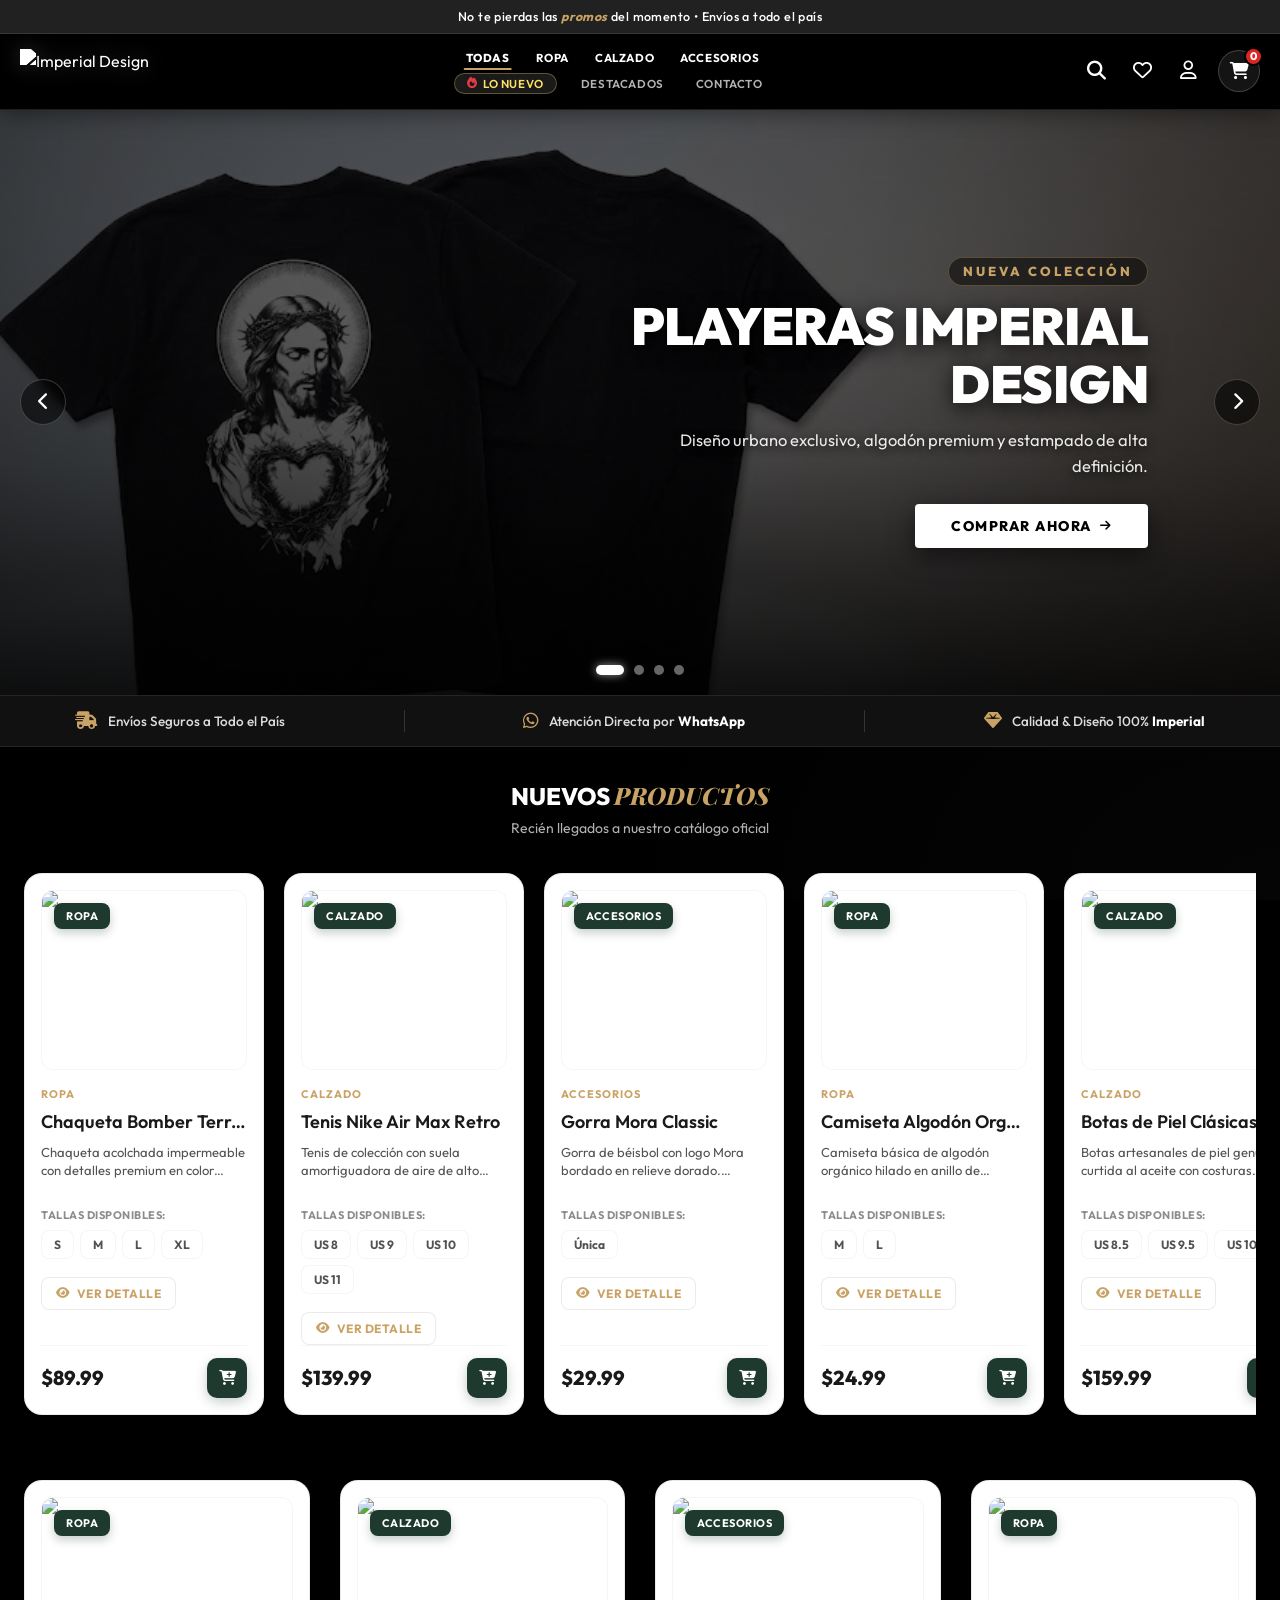
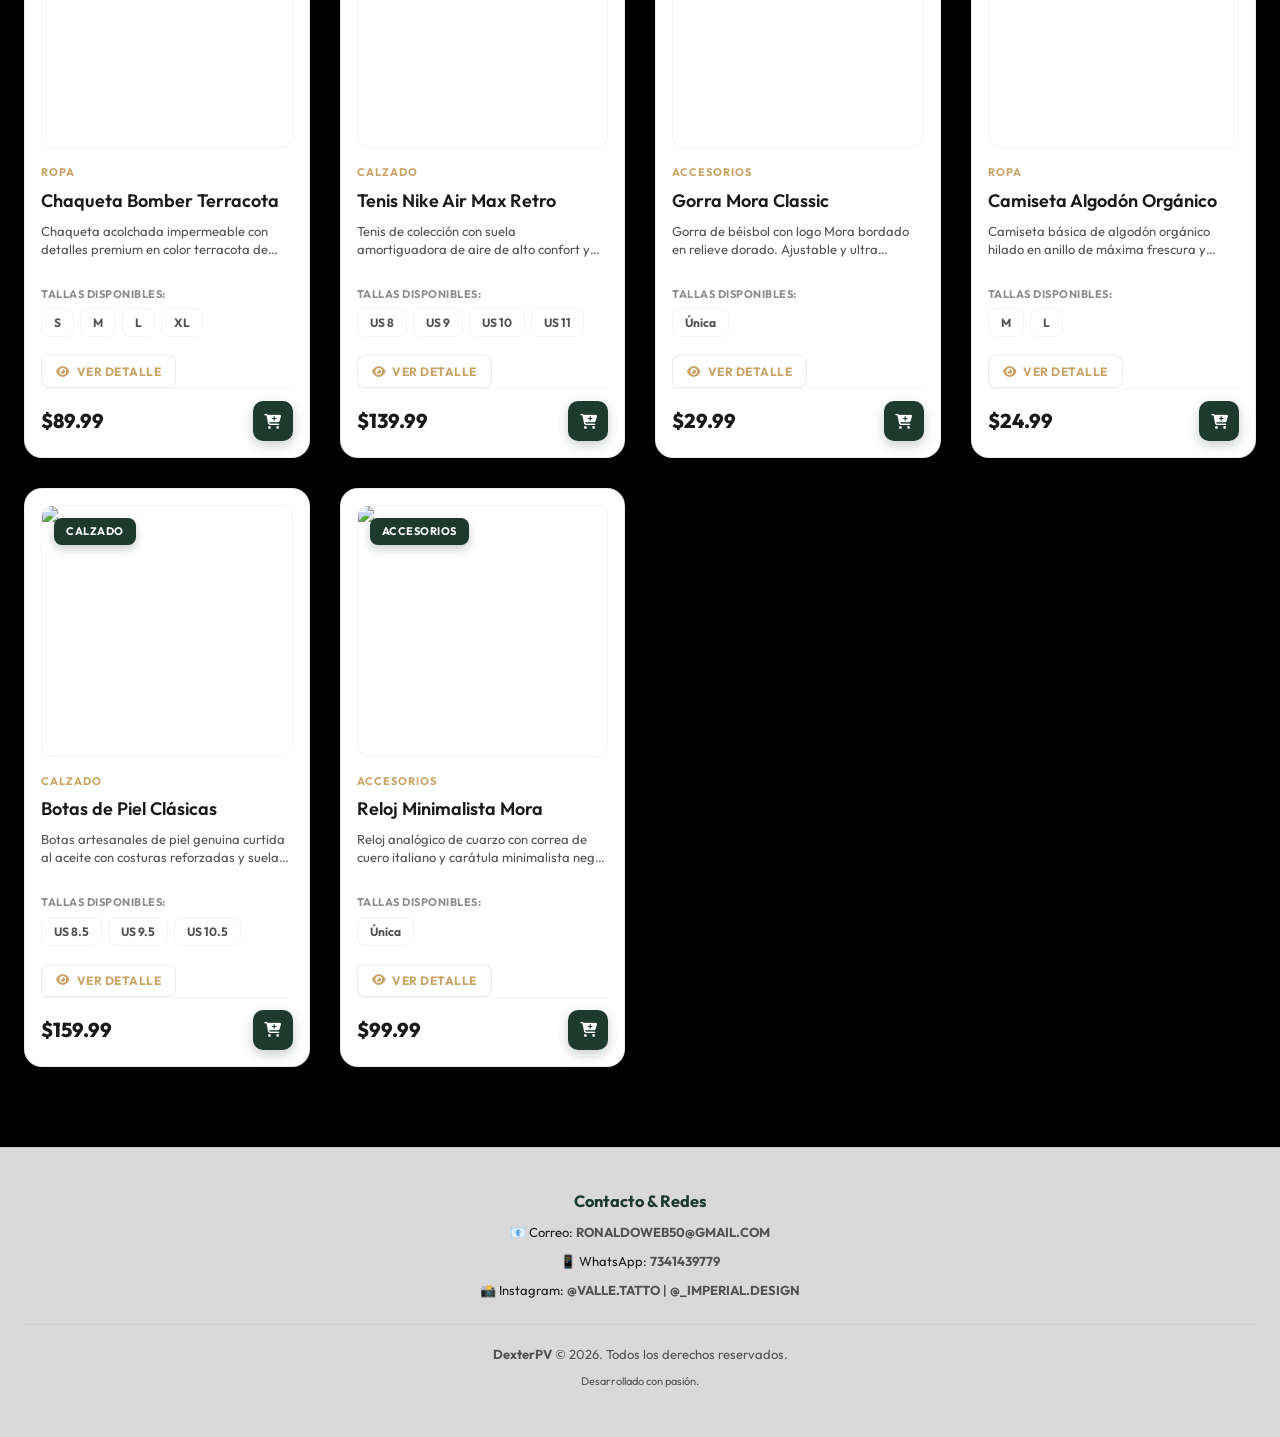
==== index.html @ 612af7de "todo" ====
<!DOCTYPE html>
<html lang="es">

<head>
    <meta charset="UTF-8">
    <meta name="viewport" content="width=device-width, initial-scale=1.0">

    <!-- SEO Meta Tags -->
    <title>Dexter Tienda - Tu Catálogo de Compras Premium</title>
    <meta name="description"
        content="Explora el catálogo oficial de productos de nuestra tienda. Realiza tus pedidos de forma rápida y segura con entrega directa a domicilio y atención vía WhatsApp.">
    <meta name="keywords"
        content="compras, catálogo online, e-commerce, tienda local, whatsapp store, calzado, ropa, accesorios">
    <meta name="author" content="Mora Console & DexterPV">

    <!-- Open Graph (Facebook / WhatsApp) -->
    <meta property="og:type" content="website">
    <meta property="og:title" content="Dexter Tienda - Catálogo Online Premium">
    <meta property="og:description"
        content="Explora nuestro inventario en tiempo real, elige tus variantes preferidas y haz tu pedido al instante vía WhatsApp.">
    <meta property="og:image"
        content="https://images.unsplash.com/photo-1472851294608-062f824d29cc?q=80&w=800&auto=format&fit=crop">

    <!-- Stylesheets & Fonts -->
    <link rel="stylesheet" href="styles.css?v=5.0">
    <link rel="stylesheet" href="https://cdnjs.cloudflare.com/ajax/libs/font-awesome/6.4.0/css/all.min.css">
</head>

<body>

    <!-- ==================================================
         SPLASH SCREEN / PRELOADER INTRO (2 SEGUNDOS)
         ================================================== -->
    <div id="splashScreen" class="splash-screen">
        <div class="splash-content">
            <img src="logo-imperial.png" alt="Imperial Design" class="splash-logo"
                style="max-width: 380px; width: 80vw; max-height: 220px; height: auto; object-fit: contain; filter: brightness(0) invert(1);">
            <div class="splash-loader-bar">
                <div class="splash-loader-progress"></div>
            </div>
        </div>
    </div>

    <!-- ==================================================
         TOP ANNOUNCEMENT BAR (BARRA NEGRA SUPERIOR)
         ================================================== -->
    <div class="top-announcement-bar">
        <div class="container top-announcement-content">
            <span class="announcement-text">No te pierdas las <strong>promos</strong> del momento • Envíos a todo el
                país</span>
        </div>
    </div>

    <!-- ==================================================
         NAVBAR / HEADER PRINCIPAL (BARRA NEGRA CON LOGOS/ICONOS BLANCOS)
         ================================================== -->
    <header id="storeHeader" class="store-header">
        <div class="container header-inner">
            <!-- Móvil: Menú Hamburguesa & Buscar -->
            <div class="header-left mobile-only">
                <button class="header-icon-btn" id="mobileMenuBtn" aria-label="Abrir Menú">
                    <i class="fa-solid fa-bars"></i>
                </button>
                <button class="header-icon-btn" id="mobileSearchBtn" aria-label="Buscar">
                    <i class="fa-solid fa-magnifying-glass"></i>
                </button>
            </div>

            <!-- Logo Imperial Design -->
            <div class="header-logo-wrap">
                <a href="#" class="header-logo-link" id="storeLogo">
                    <img src="logo-imperial.png" alt="Imperial Design" class="header-logo-img"
                        style="height: 44px; max-height: 44px; width: auto; max-width: 170px; object-fit: contain; filter: brightness(0) invert(1); display: block;">
                </a>
            </div>

            <!-- Desktop: Categorías en el centro (2 filas elegantes) -->
            <nav class="desktop-nav-center desktop-only" id="desktopNavCenter">
                <!-- Fila 1: Categorías principales -->
                <div class="categories-row categories-container" id="categoriesContainer">
                    <button class="category-tab active" data-category="TODAS">TODAS</button>
                    <button class="category-tab" data-category="ROPA">ROPA</button>
                    <button class="category-tab" data-category="CALZADO">CALZADO</button>
                    <button class="category-tab" data-category="ACCESORIOS">ACCESORIOS</button>
                </div>
                <!-- Fila 2: Enlaces secundarios destacados -->
                <div class="sub-nav-row">
                    <button class="sub-nav-link special-tab" id="specialsTab">
                        <i class="fa-solid fa-fire" style="color: #e63946;"></i> LO NUEVO
                    </button>
                    <a href="#newProductsSection" class="sub-nav-link">DESTACADOS</a>
                    <a href="#storeFooter" class="sub-nav-link">CONTACTO</a>
                </div>
            </nav>

            <!-- Acciones Derecha (Buscar en Desktop, Wishlist, Usuario, Carrito) -->
            <div class="header-actions">
                <button class="header-icon-btn desktop-only" id="desktopSearchBtn" aria-label="Buscar">
                    <i class="fa-solid fa-magnifying-glass"></i>
                </button>
                <button class="header-icon-btn" id="wishlistBtn" aria-label="Favoritos" title="Favoritos">
                    <i class="fa-regular fa-heart"></i>
                </button>
                <div class="header-user-dropdown-wrap" id="userDropdownWrap">
                    <button class="header-icon-btn" id="userBtn" aria-label="Mi Cuenta & Perfil" title="Mi Cuenta & Perfil">
                        <i class="fa-regular fa-user"></i>
                    </button>
                    <div class="user-dropdown-menu" id="userDropdownMenu">
                        <div class="dropdown-user-info" id="dropdownUserInfo">
                            <span class="dropdown-user-name" id="dropdownUserName">Mi Cuenta</span>
                            <span class="dropdown-user-email" id="dropdownUserEmail">Sesión</span>
                        </div>
                        <div id="dropdownAuthLinks">
                            <a href="perfil.html?tab=datos" class="dropdown-item">
                                <i class="fa-solid fa-location-dot"></i> Dirección y Domicilio
                            </a>
                            <a href="perfil.html?tab=pedidos" class="dropdown-item">
                                <i class="fa-solid fa-box-open"></i> Mis Pedidos
                            </a>
                            <div style="height:1px; background:rgba(255,255,255,0.08); margin:6px 0;"></div>
                            <button type="button" onclick="handleGlobalLogout()" class="dropdown-item logout" id="dropdownLogoutBtn">
                                <i class="fa-solid fa-right-from-bracket"></i> Cerrar Sesión
                            </button>
                        </div>
                    </div>
                </div>
                <button class="cart-trigger" id="cartBtn" aria-label="Ver Carrito">
                    <i class="fa-solid fa-cart-shopping"></i>
                    <span class="cart-count" id="cartTotalCount">0</span>
                </button>
            </div>
        </div>

        <!-- Buscador Desplegable Flotante -->
        <div class="header-search-bar" id="headerSearchBar">
            <div class="container search-bar-inner">
                <div class="search-box">
                    <i class="fa-solid fa-magnifying-glass search-icon"></i>
                    <input type="text" id="searchInput" class="search-input" placeholder="¿Qué estás buscando hoy?">
                    <button class="search-clear-btn" id="searchClearBtn" aria-label="Limpiar búsqueda">
                        <i class="fa-solid fa-xmark"></i>
                    </button>
                </div>
            </div>
        </div>
    </header>

    <!-- ==================================================
         MENÚ LATERAL MÓVIL (DRAWER)
         ================================================== -->
    <div class="mobile-drawer-overlay" id="mobileDrawerOverlay"></div>
    <aside class="mobile-drawer" id="mobileDrawer">
        <div class="mobile-drawer-header">
            <img src="logo-imperial.png" alt="Imperial Design" class="drawer-logo-img"
                style="height: 38px; max-height: 38px; width: auto; max-width: 140px; object-fit: contain; filter: brightness(0) invert(1); display: block;">
            <button class="drawer-close-btn" id="closeMobileDrawerBtn" aria-label="Cerrar Menú">
                <i class="fa-solid fa-xmark"></i>
            </button>
        </div>
        <div class="mobile-drawer-body">
            <div class="drawer-section-title">CATEGORÍAS</div>
            <div class="mobile-categories-list" id="mobileCategoriesList">
                <!-- Inyectadas por store.js -->
            </div>

            <div class="drawer-divider"></div>

            <div class="drawer-section-title">ACCESOS RÁPIDOS</div>
            <div class="mobile-quick-links">
                <a href="#newProductsSection" class="drawer-link" id="drawerNovedadesLink">
                    <i class="fa-solid fa-fire" style="color: #e63946;"></i> Lo Nuevo & Destacados
                </a>
                <a href="#storeFooter" class="drawer-link" id="drawerContactoLink">
                    <i class="fa-brands fa-whatsapp" style="color: #25d366;"></i> WhatsApp Directo
                </a>
                <a href="https://instagram.com/_imperial.design" target="_blank" class="drawer-link">
                    <i class="fa-brands fa-instagram" style="color: #c9a265;"></i> @_imperial.design
                </a>
            </div>
        </div>
    </aside>

    <!-- ==================================================
         HERO BANNER SLIDER (ESTILO NEW ERA)
         ================================================== -->
    <section class="hero-slider-section" id="heroSliderSection">
        <div class="hero-slider" id="heroSlider">
            <div class="hero-slides-wrapper" id="heroSlidesWrapper">
                <!-- Slides inyectados dinámicamente por store.js -->
            </div>

            <!-- Flechas de navegación -->
            <button class="slider-arrow slider-arrow-prev" id="sliderPrevBtn" aria-label="Slide anterior">
                <i class="fa-solid fa-chevron-left"></i>
            </button>
            <button class="slider-arrow slider-arrow-next" id="sliderNextBtn" aria-label="Slide siguiente">
                <i class="fa-solid fa-chevron-right"></i>
            </button>

            <!-- Paginación (Puntos indicadores) -->
            <div class="slider-pagination" id="sliderPagination"></div>
        </div>

        <!-- Barra inferior de beneficios (Estilo New Era) -->
        <div class="hero-trust-bar">
            <div class="container hero-trust-content">
                <div class="trust-item">
                    <i class="fa-solid fa-truck-fast"></i>
                    <span>Envíos Seguros a Todo el País</span>
                </div>
                <div class="trust-divider"></div>
                <div class="trust-item">
                    <i class="fa-brands fa-whatsapp"></i>
                    <span>Atención Directa por <strong>WhatsApp</strong></span>
                </div>
                <div class="trust-divider"></div>
                <div class="trust-item">
                    <i class="fa-solid fa-gem"></i>
                    <span>Calidad & Diseño 100% <strong>Imperial</strong></span>
                </div>
            </div>
        </div>
    </section>

    <!-- ==================================================
         NUEVOS PRODUCTOS (DESTACADOS)
         ================================================== -->
    <section class="container" id="newProductsSection" style="margin-top: 30px; margin-bottom: 40px;">
        <div class="section-title-wrap">
            <h2 class="section-title-heading">
                NUEVOS <span class="section-title-accent">PRODUCTOS</span>
            </h2>
            <p class="section-subtitle">Recién llegados a nuestro catálogo oficial</p>
        </div>
        <div class="new-products-carousel" id="newProductsGrid">
            <!-- Cargando productos nuevos... ( store.js inyectará los productos aquí ) -->
        </div>
    </section>

    <!-- ==================================================
         SECCIÓN PRINCIPAL: CATÁLOGO COMPLETO
         ================================================== -->
    <main class="container">


        <!-- Cuadrícula de Productos -->
        <div class="catalog-grid" id="catalogGrid">
            <!-- Cargando productos... ( store.js inyectará los productos aquí ) -->
            <div style="grid-column: 1/-1; text-align: center; padding: 60px;">
                <i class="fa-solid fa-spinner fa-spin"
                    style="font-size: 32px; color: var(--primary); margin-bottom: 16px;"></i>
                <p style="color: var(--text-secondary);">Cargando catálogo premium...</p>
            </div>
        </div>
    </main>

    <!-- ==================================================
         CARRITO LATERAL DESLIZABLE (DRAWER)
         ================================================== -->
    <div class="cart-drawer-overlay" id="cartOverlay"></div>
    <div class="cart-drawer" id="cartDrawer">
        <div class="cart-drawer-header">
            <div class="cart-drawer-title">
                <i class="fa-solid fa-basket-shopping" style="color: var(--primary);"></i>
                Tu Carrito de Compra
            </div>
            <button class="btn-close-drawer" id="closeCartBtn" title="Cerrar Carrito">
                <i class="fa-solid fa-xmark"></i>
            </button>
        </div>

        <!-- Contenedor de Items del Carrito -->
        <div class="cart-drawer-items" id="cartItemsList">
            <!-- Inyectado por store.js -->
        </div>

        <!-- Resumen de Costos y Compra -->
        <div class="cart-drawer-footer">
            <div class="cart-summary-row">
                <span>Subtotal del pedido</span>
                <span id="summarySubtotal">$0.00</span>
            </div>
            <div class="cart-summary-row">
                <span>Costo de envío estimado</span>
                <span style="color: var(--success); font-weight: 600;">¡Gratis!</span>
            </div>
            <div class="cart-summary-total">
                <span>Total a Pagar</span>
                <span id="summaryTotal">$0.00</span>
            </div>

            <button class="btn-checkout" id="checkoutBtn">
                <i class="fa-solid fa-bag-shopping"></i>
                <span>Realizar Pedido</span>
            </button>
        </div>
    </div>

    <!-- ==================================================
         MODAL DE SELECCIÓN DE VARIANTES (TALLA / COLOR)
         ================================================== -->
    <div class="modal-overlay" id="variantModalOverlay">
        <div class="variant-modal">
            <div class="modal-header">
                <div class="modal-title" id="variantModalTitle">Seleccionar Variante</div>
                <button class="btn-close-drawer" id="closeModalBtn" title="Cerrar">
                    <i class="fa-solid fa-xmark"></i>
                </button>
            </div>
            <div class="modal-body">
                <p style="font-size: 13px; color: var(--text-secondary); margin-bottom: 16px;">
                    Elige la combinación de talla y color que deseas añadir al carrito de compras:
                </p>
                <div class="variant-table-container">
                    <table class="variant-table">
                        <thead>
                            <tr>
                                <th>Talla</th>
                                <th>Color</th>
                                <th>Stock</th>
                                <th>Selección</th>
                            </tr>
                        </thead>
                        <tbody id="variantModalBody">
                            <!-- Filas inyectadas por store.js -->
                        </tbody>
                    </table>
                </div>
            </div>
        </div>
    </div>

    <!-- ==================================================
         MODAL DE DETALLES DEL PRODUCTO (VER DETALLE)
         ================================================== -->
    <div class="modal-overlay" id="detailModalOverlay">
        <div class="variant-modal" style="max-width: 800px; width: 95%;">
            <div class="modal-header">
                <div class="modal-title" id="detailModalTitle">Detalles del Producto</div>
                <button class="btn-close-drawer" id="closeDetailModalBtn" title="Cerrar">
                    <i class="fa-solid fa-xmark"></i>
                </button>
            </div>
            <div class="modal-body" style="display: flex; gap: 24px; flex-wrap: wrap; padding: 20px 24px 24px 24px;">
                <!-- Galería de imágenes (izquierda) -->
                <div style="flex: 1; min-width: 280px; display: flex; flex-direction: column; gap: 12px;">
                    <div id="detailMainImageContainer"
                        style="width: 100%; aspect-ratio: 1/1; border-radius: 12px; overflow: hidden; border: 1px solid var(--border-light); background: rgba(255, 255, 255, 0.4); position: relative;">
                        <img id="detailMainImage" src="" alt="Producto"
                            style="width: 100%; height: 100%; object-fit: contain; transition: var(--transition-smooth);">
                    </div>
                    <div id="detailThumbnails" style="display: flex; gap: 10px; overflow-x: auto; padding-bottom: 4px;">
                        <!-- Miniaturas inyectadas dinámicamente -->
                    </div>
                </div>

                <!-- Información y Variantes (derecha) -->
                <div
                    style="flex: 1.2; min-width: 280px; display: flex; flex-direction: column; justify-content: flex-start; gap: 16px;">
                    <div>
                        <span id="detailCategory"
                            style="font-size: 11px; font-weight: 700; color: var(--accent); text-transform: uppercase; letter-spacing: 1px;">CATEGORIA</span>
                        <h2 id="detailProductName"
                            style="font-size: 22px; font-weight: 800; color: var(--text-primary); margin-top: 4px; margin-bottom: 8px; font-family: 'Outfit', sans-serif;">
                            Nombre del Producto</h2>
                        <div id="detailProductPrice"
                            style="font-size: 22px; font-weight: 800; color: var(--text-primary); font-family: 'Outfit', sans-serif;">
                            0.00</div>
                    </div>

                    <p id="detailDescription"
                        style="font-size: 13.5px; color: var(--text-secondary); line-height: 1.5; min-height: 40px;">
                        Descripción detallada aquí.</p>

                    <div style="border-top: 1px solid var(--border-light); padding-top: 16px;">
                        <h4
                            style="font-size: 12px; font-weight: 700; text-transform: uppercase; letter-spacing: 0.5px; color: var(--accent); margin-bottom: 12px;">
                            Variantes Disponibles:</h4>
                        <div class="variant-table-container" style="max-height: 180px;">
                            <table class="variant-table">
                                <thead>
                                    <tr>
                                        <th>Talla</th>
                                        <th>Color</th>
                                        <th>Stock</th>
                                        <th>Selección</th>
                                    </tr>
                                </thead>
                                <tbody id="detailVariantBody">
                                    <!-- Variantes inyectadas por store.js -->
                                </tbody>
                            </table>
                        </div>
                    </div>
                </div>
            </div>
        </div>
    </div>

    <!-- ==================================================
         FOOTER
         ================================================== -->
    <footer id="storeFooter">
        <div class="container" style="display: flex; flex-direction: column; align-items: center; gap: 16px;">
            <div style="font-size: 14px; text-align: center; color: var(--text-primary); line-height: 1.6;">
                <h3 style="margin-bottom: 8px; color: var(--primary); font-family: 'Outfit', sans-serif;">Contacto &
                    Redes</h3>
                <p>📧 Correo: <strong>RONALDOWEB50@GMAIL.COM</strong></p>
                <p>📱 WhatsApp: <strong>7341439779</strong></p>
                <p>📸 Instagram: <strong>@VALLE.TATTO</strong> | <strong>@_IMPERIAL.DESIGN</strong></p>
            </div>

            <div style="border-top: 1px solid var(--border-light); padding-top: 20px; width: 100%; text-align: center;">
                <p><strong>DexterPV</strong> © 2026. Todos los derechos reservados.</p>
                <p style="font-size: 11px;">
                    Desarrollado con pasión.
                </p>
            </div>
        </div>
    </footer>

    <!-- Supabase JS Client & Store Logic -->
    <script src="https://cdn.jsdelivr.net/npm/@supabase/supabase-js@2"></script>
    <script src="store.js?v=5.0"></script>
</body>

</html>
---- styles.css ----
@import url('https://fonts.googleapis.com/css2?family=Outfit:wght@300;400;500;600;700;800;900&family=Playfair+Display:ital,wght@0,600;0,700;0,800;1,600&display=swap');

:root {
    --bg-dark: #000000;
    /* Fondo principal negro */
    --bg-card: #ffffff;
    /* Tarjetas de producto blancas */
    --bg-card-solid: #ffffff;

    /* Colores Marca */
    --primary: #1e3a2f;
    /* Deep Emerald */
    --primary-hover: #152b22;
    --primary-glow: rgba(30, 58, 47, 0.25);

    --accent: #c9a265;
    /* Champagne / Gold */
    --accent-glow: rgba(201, 162, 101, 0.25);

    /* Colores Semánticos */
    --success: #059669;
    --success-glow: rgba(5, 150, 105, 0.15);
    --danger: #dc2626;
    --danger-glow: rgba(220, 38, 38, 0.15);

    /* Bordes y Sombras */
    --border-dark: rgba(0, 0, 0, 0.08);
    --border-gold: rgba(201, 162, 101, 0.4);
    --border-light: rgba(0, 0, 0, 0.04);

    /* Texto */
    --text-primary: #1a1a1a;
    /* Casi negro */
    --text-secondary: #525252;
    /* Gris medio */
    --text-muted: #8c8c8c;
    /* Muted */

    --glass-blur: blur(16px);
    --transition-smooth: all 0.4s cubic-bezier(0.16, 1, 0.3, 1);
    --shadow-premium: 0 20px 40px -15px rgba(0, 0, 0, 0.08);
    --shadow-inset: inset 0 1px 1px rgba(255, 255, 255, 0.8);
}

* {
    margin: 0;
    padding: 0;
    box-sizing: border-box;
    font-family: 'Outfit', sans-serif;
    scrollbar-width: thin;
    scrollbar-color: var(--border-gold) transparent;
}

/* Custom Scrollbar */
::-webkit-scrollbar {
    width: 6px;
    height: 6px;
}

::-webkit-scrollbar-track {
    background: transparent;
}

::-webkit-scrollbar-thumb {
    background: var(--border-dark);
    border-radius: 10px;
}

::-webkit-scrollbar-thumb:hover {
    background: var(--primary);
}

/* ==================================================
   SPLASH SCREEN / PRELOADER INTRO
   ================================================== */
.splash-screen {
    position: fixed;
    top: 0;
    left: 0;
    width: 100vw;
    height: 100vh;
    background: #000000;
    display: flex;
    justify-content: center;
    align-items: center;
    z-index: 999999;
    opacity: 1;
    visibility: visible;
    transition: opacity 0.65s cubic-bezier(0.16, 1, 0.3, 1),
        visibility 0.65s cubic-bezier(0.16, 1, 0.3, 1),
        transform 0.65s cubic-bezier(0.16, 1, 0.3, 1);
    overflow: hidden;
}

.splash-screen.fade-out {
    opacity: 0;
    visibility: hidden;
    pointer-events: none;
    transform: scale(1.04);
}

.splash-content {
    display: flex;
    flex-direction: column;
    align-items: center;
    justify-content: center;
    padding: 20px;
    animation: splashAppear 0.8s cubic-bezier(0.16, 1, 0.3, 1) forwards;
}

.splash-logo {
    max-width: 380px !important;
    width: 82vw !important;
    max-height: 220px !important;
    height: auto !important;
    object-fit: contain !important;
    animation: logoBreathe 2s ease-in-out infinite alternate;
    filter: brightness(0) invert(1) drop-shadow(0 0 25px rgba(255, 255, 255, 0.35)) !important;
}

.splash-loader-bar {
    width: 160px;
    height: 2px;
    background: rgba(255, 255, 255, 0.12);
    border-radius: 4px;
    margin-top: 22px;
    overflow: hidden;
    position: relative;
}

.splash-loader-progress {
    width: 100%;
    height: 100%;
    background: linear-gradient(90deg, transparent, #ffffff, #c9a265, transparent);
    position: absolute;
    top: 0;
    left: -100%;
    animation: splashBarProgress 1.6s ease-in-out infinite;
}

@keyframes splashAppear {
    0% {
        opacity: 0;
        transform: scale(0.92);
    }

    100% {
        opacity: 1;
        transform: scale(1);
    }
}

@keyframes logoBreathe {
    0% {
        transform: scale(1);
        filter: drop-shadow(0 0 15px rgba(255, 255, 255, 0.1));
    }

    100% {
        transform: scale(1.025);
        filter: drop-shadow(0 0 28px rgba(201, 162, 101, 0.35));
    }
}

@keyframes splashBarProgress {
    0% {
        left: -100%;
    }

    50% {
        left: 0%;
    }

    100% {
        left: 100%;
    }
}

body {
    background-color: #000000;
    color: #ffffff;
    min-height: 100vh;
    overflow-x: hidden;
    background-image:
        radial-gradient(at 50% 0%, rgba(201, 162, 101, 0.08) 0px, transparent 50%),
        radial-gradient(at 100% 100%, rgba(255, 255, 255, 0.02) 0px, transparent 40%);
    background-attachment: fixed;
    line-height: 1.5;
}

html {
    scroll-behavior: smooth;
    scroll-padding-top: 150px;
}

main,
#catalogGrid,
#newProductsSection,
.catalog-grid {
    scroll-margin-top: 160px;
}

/* ==================================================
   CONTENEDORES Y ESTRUCTURA GENERAL
   ================================================== */
.container {
    width: 100%;
    max-width: 1400px;
    margin: 0 auto;
    padding: 0 24px;
}

/* ==================================================
   BARRA SUPERIOR DE ANUNCIOS (PROMOS)
   ================================================== */
.top-announcement-bar {
    background: #212121;
    border-bottom: 1px solid rgba(255, 255, 255, 0.1);
    color: #ffffff;
    font-size: 12.5px;
    font-weight: 500;
    letter-spacing: 0.4px;
    text-align: center;
    padding: 7px 16px;
    position: relative;
    z-index: 1002;
}

.top-announcement-content {
    display: flex;
    justify-content: center;
    align-items: center;
}

.announcement-text strong {
    font-style: italic;
    color: var(--accent);
    font-weight: 700;
}

/* ==================================================
   HEADER / NAVBAR PRINCIPAL (ESTILO NEW ERA / IMPERIAL)
   ================================================== */
.store-header {
    background: #000000;
    border-bottom: 1px solid rgba(255, 255, 255, 0.12);
    position: sticky;
    top: 0;
    z-index: 1000;
    transition: var(--transition-smooth);
    box-shadow: 0 4px 20px rgba(0, 0, 0, 0.4);
}

.store-header.scrolled {
    background: rgba(0, 0, 0, 0.95);
    backdrop-filter: blur(12px);
    box-shadow: 0 8px 30px rgba(0, 0, 0, 0.6);
}

.header-inner {
    display: flex;
    align-items: center;
    justify-content: space-between;
    min-height: 74px;
    padding: 8px 20px;
    gap: 16px;
}

/* Botones de Iconos (Blancos) */
.header-icon-btn {
    background: transparent;
    border: none;
    color: #ffffff;
    font-size: 19px;
    width: 40px;
    height: 40px;
    border-radius: 50%;
    display: inline-flex;
    align-items: center;
    justify-content: center;
    cursor: pointer;
    transition: all 0.25s cubic-bezier(0.16, 1, 0.3, 1);
    outline: none;
}

.header-icon-btn:hover {
    background: rgba(255, 255, 255, 0.14);
    color: var(--accent);
    transform: scale(1.08);
}

/* Logo Imperial Design */
.header-logo-wrap {
    display: flex;
    align-items: center;
    justify-content: center;
    flex-shrink: 0;
}

.header-logo-link {
    display: inline-flex;
    align-items: center;
    text-decoration: none;
}

.header-logo-img {
    height: 44px !important;
    max-height: 44px !important;
    width: auto !important;
    max-width: 170px !important;
    object-fit: contain !important;
    filter: brightness(0) invert(1) drop-shadow(0 0 10px rgba(255, 255, 255, 0.2)) !important;
    transition: transform 0.3s cubic-bezier(0.16, 1, 0.3, 1) !important;
    display: block !important;
}

.header-logo-link:hover .header-logo-img {
    transform: scale(1.05);
}

/* Navegación Desktop Centrada (2 Filas Elegantes) */
.desktop-nav-center {
    display: flex;
    flex-direction: column;
    align-items: center;
    justify-content: center;
    gap: 5px;
    flex: 1;
    margin: 0 20px;
}

.categories-row {
    display: flex;
    align-items: center;
    justify-content: center;
    gap: 16px;
    flex-wrap: wrap;
}

.category-tab {
    background: transparent;
    color: #ffffff;
    border: none;
    outline: none;
    font-size: 11.5px;
    font-weight: 700;
    font-family: 'Outfit', sans-serif;
    letter-spacing: 0.6px;
    text-transform: uppercase;
    cursor: pointer;
    padding: 3px 5px;
    position: relative;
    transition: all 0.25s ease;
}

.category-tab:after {
    content: '';
    position: absolute;
    bottom: -2px;
    left: 50%;
    transform: translateX(-50%);
    width: 0;
    height: 2px;
    background: #ffffff;
    transition: width 0.25s ease;
    border-radius: 2px;
}

.category-tab:hover {
    color: var(--accent);
}

.category-tab.active {
    color: #ffffff;
    font-weight: 800;
}

.category-tab.active:after {
    width: 90%;
    background: var(--accent);
}

/* Fila 2 Sub-Nav Links */
.sub-nav-row {
    display: flex;
    align-items: center;
    justify-content: center;
    gap: 16px;
}

.sub-nav-link {
    color: rgba(255, 255, 255, 0.7);
    font-size: 11.5px;
    font-weight: 600;
    letter-spacing: 0.6px;
    text-transform: uppercase;
    text-decoration: none;
    background: none;
    border: none;
    cursor: pointer;
    display: inline-flex;
    align-items: center;
    gap: 5px;
    padding: 2px 8px;
    border-radius: 4px;
    transition: all 0.2s ease;
}

.sub-nav-link:hover {
    color: #ffffff;
    background: rgba(255, 255, 255, 0.08);
    transform: translateY(-1px);
}

.sub-nav-link.special-tab {
    color: #ffe066 !important;
    background: rgba(255, 255, 255, 0.1) !important;
    border: 1px solid rgba(255, 224, 102, 0.3) !important;
    border-radius: 20px !important;
    padding: 2px 12px !important;
}

.sub-nav-link.special-tab:hover {
    background: rgba(255, 255, 255, 0.22) !important;
    color: #ffffff !important;
}

/* Acciones a la Derecha */
.header-actions {
    display: flex;
    align-items: center;
    gap: 6px;
    flex-shrink: 0;
}

/* ==================================================
   DROPDOWN MENÚ DE USUARIO EN HEADER
   ================================================== */
.header-user-dropdown-wrap {
    position: relative;
    display: inline-block;
}

.user-dropdown-menu {
    position: absolute;
    top: calc(100% + 10px);
    right: -10px;
    width: 230px;
    background: #111111;
    border: 1px solid rgba(255, 255, 255, 0.16);
    border-radius: 14px;
    padding: 10px;
    box-shadow: 0 14px 35px rgba(0, 0, 0, 0.85), 0 0 25px rgba(201, 162, 101, 0.18);
    opacity: 0;
    visibility: hidden;
    transform: translateY(8px);
    transition: all 0.25s cubic-bezier(0.16, 1, 0.3, 1);
    z-index: 1010;
}

.header-user-dropdown-wrap:hover .user-dropdown-menu,
.user-dropdown-menu.active {
    opacity: 1;
    visibility: visible;
    transform: translateY(0);
}

.dropdown-user-info {
    padding: 8px 10px 10px 10px;
    border-bottom: 1px solid rgba(255, 255, 255, 0.08);
    margin-bottom: 6px;
}

.dropdown-user-name {
    font-size: 13.5px;
    font-weight: 800;
    color: #ffffff;
    display: block;
    white-space: nowrap;
    overflow: hidden;
    text-overflow: ellipsis;
    font-family: 'Outfit', sans-serif;
}

.dropdown-user-email {
    font-size: 11.5px;
    color: var(--accent);
    display: block;
    white-space: nowrap;
    overflow: hidden;
    text-overflow: ellipsis;
    margin-top: 2px;
}

.dropdown-item {
    display: flex;
    align-items: center;
    gap: 10px;
    padding: 10px 12px;
    color: rgba(255, 255, 255, 0.85);
    font-size: 13px;
    font-weight: 600;
    text-decoration: none;
    border-radius: 8px;
    transition: all 0.2s ease;
    background: transparent;
    border: none;
    width: 100%;
    cursor: pointer;
    text-align: left;
}

.dropdown-item i {
    font-size: 14px;
    color: var(--accent);
    width: 16px;
    text-align: center;
}

.dropdown-item:hover {
    background: rgba(255, 255, 255, 0.1);
    color: #ffffff;
}

.dropdown-item.logout {
    color: #f87171;
}

.dropdown-item.logout i {
    color: #f87171;
}

.dropdown-item.logout:hover {
    background: rgba(220, 38, 38, 0.18);
    color: #ffffff;
}

/* Cart Trigger */
.cart-trigger {
    background: rgba(255, 255, 255, 0.08);
    border: 1px solid rgba(255, 255, 255, 0.2);
    color: #ffffff;
    width: 42px;
    height: 42px;
    border-radius: 50%;
    font-size: 17px;
    display: inline-flex;
    align-items: center;
    justify-content: center;
    cursor: pointer;
    position: relative;
    transition: all 0.25s ease;
    margin-left: 4px;
}

.cart-trigger:hover {
    background: var(--accent);
    color: #000000;
    border-color: var(--accent);
    transform: scale(1.08);
    box-shadow: 0 0 15px var(--accent-glow);
}

.cart-count {
    position: absolute;
    top: -4px;
    right: -4px;
    background: #dc2626;
    color: #ffffff;
    font-size: 11px;
    font-weight: 800;
    min-width: 19px;
    height: 19px;
    border-radius: 10px;
    padding: 0 4px;
    display: flex;
    align-items: center;
    justify-content: center;
    border: 2px solid #000000;
}

/* ==================================================
   BUSCADOR DESPLEGABLE FLOTANTE
   ================================================== */
.header-search-bar {
    max-height: 0;
    overflow: hidden;
    background: #0d0d0d;
    border-top: 1px solid rgba(255, 255, 255, 0.08);
    transition: max-height 0.35s cubic-bezier(0.16, 1, 0.3, 1), opacity 0.3s ease;
    opacity: 0;
}

.header-search-bar.active {
    max-height: 80px;
    opacity: 1;
}

.search-bar-inner {
    padding: 12px 20px;
}

.search-box {
    position: relative;
    display: flex;
    align-items: center;
    width: 100%;
    max-width: 700px;
    margin: 0 auto;
}

.search-box .search-input {
    width: 100%;
    padding: 11px 40px 11px 44px;
    background: rgba(255, 255, 255, 0.08);
    border: 1px solid rgba(255, 255, 255, 0.22);
    border-radius: 30px;
    color: #ffffff;
    font-size: 14.5px;
    outline: none;
    transition: var(--transition-smooth);
}

.search-box .search-input:focus {
    background: rgba(255, 255, 255, 0.14);
    border-color: var(--accent);
    box-shadow: 0 0 15px var(--accent-glow);
}

.search-box .search-icon {
    position: absolute;
    left: 16px;
    color: rgba(255, 255, 255, 0.6);
    font-size: 15px;
    pointer-events: none;
}

.search-clear-btn {
    position: absolute;
    right: 14px;
    background: none;
    border: none;
    color: rgba(255, 255, 255, 0.6);
    cursor: pointer;
    font-size: 15px;
    padding: 4px;
    display: none;
    transition: color 0.2s ease;
}

.search-clear-btn:hover {
    color: #ffffff;
}

.search-clear-btn.visible {
    display: block;
}

/* ==================================================
   MENÚ LATERAL MÓVIL (DRAWER)
   ================================================== */
.mobile-drawer-overlay {
    position: fixed;
    inset: 0;
    background: rgba(0, 0, 0, 0.78);
    backdrop-filter: blur(6px);
    z-index: 10000;
    opacity: 0;
    visibility: hidden;
    transition: opacity 0.35s ease, visibility 0.35s ease;
}

.mobile-drawer-overlay.active {
    opacity: 1;
    visibility: visible;
}

.mobile-drawer {
    position: fixed;
    top: 0;
    left: 0;
    width: 300px;
    max-width: 85vw;
    height: 100%;
    background: #0d0d0d;
    border-right: 1px solid rgba(255, 255, 255, 0.12);
    z-index: 10001;
    transform: translateX(-100%);
    transition: transform 0.35s cubic-bezier(0.16, 1, 0.3, 1);
    display: flex;
    flex-direction: column;
    overflow-y: auto;
}

.mobile-drawer.active {
    transform: translateX(0);
}

.mobile-drawer-header {
    display: flex;
    align-items: center;
    justify-content: space-between;
    padding: 16px 20px;
    border-bottom: 1px solid rgba(255, 255, 255, 0.08);
    background: #000000;
}

.drawer-logo-img {
    height: 38px !important;
    max-height: 38px !important;
    width: auto !important;
    max-width: 140px !important;
    object-fit: contain !important;
    filter: brightness(0) invert(1) !important;
    display: block !important;
}

.drawer-close-btn {
    background: rgba(255, 255, 255, 0.08);
    border: none;
    color: #ffffff;
    width: 36px;
    height: 36px;
    border-radius: 50%;
    display: flex;
    align-items: center;
    justify-content: center;
    cursor: pointer;
    font-size: 16px;
    transition: all 0.2s ease;
}

.drawer-close-btn:hover {
    background: rgba(255, 255, 255, 0.2);
    color: var(--accent);
}

.mobile-drawer-body {
    padding: 20px;
    display: flex;
    flex-direction: column;
    gap: 12px;
}

.drawer-section-title {
    font-size: 11px;
    font-weight: 800;
    letter-spacing: 1.2px;
    color: var(--accent);
    text-transform: uppercase;
    margin-bottom: 4px;
}

.mobile-categories-list {
    display: flex;
    flex-direction: column;
    gap: 6px;
}

.mobile-drawer-cat-btn {
    background: rgba(255, 255, 255, 0.04);
    border: 1px solid rgba(255, 255, 255, 0.06);
    border-radius: 10px;
    color: #ffffff;
    padding: 12px 16px;
    font-size: 14px;
    font-weight: 600;
    text-align: left;
    cursor: pointer;
    display: flex;
    justify-content: space-between;
    align-items: center;
    transition: all 0.2s ease;
}

.mobile-drawer-cat-btn:hover,
.mobile-drawer-cat-btn.active {
    background: rgba(201, 162, 101, 0.18);
    border-color: var(--accent);
    color: #ffffff;
    transform: translateX(4px);
}

.drawer-divider {
    height: 1px;
    background: rgba(255, 255, 255, 0.08);
    margin: 10px 0;
}

.mobile-quick-links {
    display: flex;
    flex-direction: column;
    gap: 8px;
}

.drawer-link {
    color: rgba(255, 255, 255, 0.85);
    text-decoration: none;
    font-size: 13.5px;
    font-weight: 600;
    padding: 11px 14px;
    border-radius: 8px;
    background: rgba(255, 255, 255, 0.03);
    display: flex;
    align-items: center;
    gap: 10px;
    transition: all 0.2s ease;
}

.drawer-link:hover {
    background: rgba(255, 255, 255, 0.1);
    color: #ffffff;
}

/* ==================================================
   RESPONSIVE MEDIA QUERIES
   ================================================== */
/* Móvil (< 992px) */
@media (max-width: 991px) {
    .desktop-only {
        display: none !important;
    }

    .mobile-only {
        display: flex !important;
    }

    .header-left {
        display: flex;
        align-items: center;
        gap: 2px;
    }

    .header-logo-wrap {
        flex: 1;
        justify-content: center;
    }

    .header-logo-img {
        height: 36px !important;
        max-height: 36px !important;
        max-width: 140px !important;
        width: auto !important;
        object-fit: contain !important;
    }

    .header-inner {
        min-height: 60px;
        padding: 6px 12px;
        gap: 8px;
    }

    .header-actions {
        gap: 4px;
    }

    .header-icon-btn {
        width: 36px;
        height: 36px;
        font-size: 17px;
    }

    .cart-trigger {
        width: 38px;
        height: 38px;
        font-size: 15px;
    }
}

/* Desktop (>= 992px) */
@media (min-width: 992px) {
    .desktop-only {
        display: flex !important;
    }

    .mobile-only {
        display: none !important;
    }

    .header-logo-wrap {
        flex-shrink: 0;
    }
}

/* ==================================================
   HERO BANNER SLIDER (ESTILO NEW ERA)
   ================================================== */
.hero-slider-section {
    width: 100%;
    background: #000000;
    position: relative;
    overflow: hidden;
}

.hero-slider {
    position: relative;
    width: 100%;

    /* 1. Sube el tope máximo para permitir que crezca (o elimínalo) */
    max-height: 650px;

    /* 2. Sube el alto relativo al alto de la pantalla (ej: de 48vh a 65vh o 70vh) */
    height: 65vh;

    /* 3. Sube la altura mínima garantizada en pantallas medianas/chicas */
    min-height: 500px;

    overflow: hidden;
    display: flex;
    align-items: center;
}

.hero-slides-wrapper {
    display: flex;
    width: 100%;
    height: 100%;
    transition: transform 0.65s cubic-bezier(0.16, 1, 0.3, 1);
}

.hero-slide {
    min-width: 100%;
    width: 100%;
    height: 100%;
    position: relative;
    display: flex;
    align-items: center;
    justify-content: center;
    overflow: hidden;
    flex-shrink: 0;
    padding: 0 40px;
}

.hero-slide-bg {
    position: absolute;
    inset: 0;
    width: 100%;
    height: 100%;
    object-fit: cover;
    object-position: center;
    filter: brightness(0.85);
    transform: scale(1.02);
    transition: transform 6s ease;
}

.hero-slide.active .hero-slide-bg {
    transform: scale(1.08);
}

.hero-slide-overlay {
    position: absolute;
    inset: 0;
    background: linear-gradient(180deg, rgba(0, 0, 0, 0.25) 0%, rgba(0, 0, 0, 0.5) 60%, rgba(0, 0, 0, 0.85) 100%),
        radial-gradient(ellipse at center, rgba(0, 0, 0, 0.15) 0%, rgba(0, 0, 0, 0.55) 100%);
    z-index: 1;
}

.hero-slide-content {
    position: relative;
    z-index: 2;
    text-align: center;
    max-width: 820px;
    padding: 24px 20px;
    color: #ffffff;
    display: flex;
    flex-direction: column;
    align-items: center;
    transition: all 0.4s ease;
}

/* Alineaciones dinámicas (Izquierda, Derecha, Centro) */
.hero-slide.align-right {
    justify-content: flex-end;
}

.hero-slide.align-right .hero-slide-content {
    align-items: flex-end;
    text-align: right;
    margin-left: auto;
    margin-right: 6%;
    max-width: 560px;
}

.hero-slide.align-left {
    justify-content: flex-start;
}

.hero-slide.align-left .hero-slide-content {
    align-items: flex-start;
    text-align: left;
    margin-right: auto;
    margin-left: 6%;
    max-width: 560px;
}

.hero-slide.align-center {
    justify-content: center;
}

.hero-slide.align-center .hero-slide-content {
    align-items: center;
    text-align: center;
    margin: 0 auto;
    max-width: 720px;
}

.hero-slide-tag {
    font-size: 13px;
    font-weight: 800;
    letter-spacing: 3px;
    color: var(--accent);
    text-transform: uppercase;
    margin-bottom: 12px;
    display: inline-block;
    background: rgba(0, 0, 0, 0.5);
    padding: 4px 14px;
    border-radius: 20px;
    border: 1px solid rgba(201, 162, 101, 0.35);
    backdrop-filter: blur(8px);
}

.hero-slide-title {
    font-size: clamp(26px, 5.2vw, 52px);
    font-weight: 900;
    letter-spacing: -0.5px;
    text-transform: uppercase;
    line-height: 1.1;
    margin-bottom: 14px;
    color: #ffffff;
    text-shadow: 0 4px 20px rgba(0, 0, 0, 0.8);
    font-family: 'Outfit', sans-serif;
}

.hero-slide-desc {
    font-size: clamp(13.5px, 2vw, 16.5px);
    color: rgba(255, 255, 255, 0.9);
    line-height: 1.6;
    max-width: 620px;
    margin: 0 auto 24px auto;
    text-shadow: 0 2px 10px rgba(0, 0, 0, 0.8);
}

.hero-slide-btn {
    display: inline-flex;
    align-items: center;
    justify-content: center;
    padding: 13px 36px;
    background: #ffffff;
    color: #000000;
    font-size: 14px;
    font-weight: 800;
    letter-spacing: 1.5px;
    text-transform: uppercase;
    border-radius: 4px;
    text-decoration: none;
    cursor: pointer;
    border: none;
    transition: all 0.3s cubic-bezier(0.16, 1, 0.3, 1);
    box-shadow: 0 8px 25px rgba(0, 0, 0, 0.5);
}

.hero-slide-btn:hover {
    background: var(--accent);
    color: #000000;
    transform: translateY(-2px);
    box-shadow: 0 12px 30px var(--accent-glow);
}

/* Flechas de Navegación */
.slider-arrow {
    position: absolute;
    top: 50%;
    transform: translateY(-50%);
    z-index: 10;
    width: 46px;
    height: 46px;
    border-radius: 50%;
    background: rgba(0, 0, 0, 0.55);
    border: 1px solid rgba(255, 255, 255, 0.2);
    color: #ffffff;
    font-size: 18px;
    display: flex;
    align-items: center;
    justify-content: center;
    cursor: pointer;
    transition: all 0.25s ease;
    backdrop-filter: blur(6px);
}

.slider-arrow:hover {
    background: rgba(0, 0, 0, 0.85);
    color: var(--accent);
    border-color: var(--accent);
    transform: translateY(-50%) scale(1.1);
}

.slider-arrow-prev {
    left: 20px;
}

.slider-arrow-next {
    right: 20px;
}

/* Paginación de Puntos */
.slider-pagination {
    position: absolute;
    bottom: 20px;
    left: 50%;
    transform: translateX(-50%);
    z-index: 10;
    display: flex;
    align-items: center;
    gap: 10px;
}

.slider-dot {
    width: 10px;
    height: 10px;
    border-radius: 50%;
    background: rgba(255, 255, 255, 0.4);
    border: none;
    cursor: pointer;
    transition: all 0.3s ease;
    padding: 0;
}

.slider-dot.active {
    width: 28px;
    border-radius: 10px;
    background: #ffffff;
    box-shadow: 0 0 10px rgba(255, 255, 255, 0.6);
}

/* ==================================================
   BARRA INFERIOR DE BENEFICIOS (TRUST BAR)
   ================================================== */
.hero-trust-bar {
    background: #111111;
    border-top: 1px solid rgba(255, 255, 255, 0.08);
    border-bottom: 1px solid rgba(255, 255, 255, 0.08);
    padding: 14px 0;
    color: #ffffff;
}

.hero-trust-content {
    display: flex;
    align-items: center;
    justify-content: space-around;
    flex-wrap: wrap;
    gap: 16px;
}

.trust-item {
    display: flex;
    align-items: center;
    gap: 10px;
    font-size: 13.5px;
    font-weight: 500;
    color: rgba(255, 255, 255, 0.85);
}

.trust-item i {
    font-size: 18px;
    color: var(--accent);
}

.trust-item strong {
    color: #ffffff;
    font-weight: 700;
}

.trust-divider {
    width: 1px;
    height: 22px;
    background: rgba(255, 255, 255, 0.15);
}

/* Ajustes Responsive para Slider */
@media (max-width: 991px) {
    .hero-slider {
        min-height: 310px;
        max-height: 380px;
        height: 38vh;
    }

    .hero-slide {
        padding: 0 16px;
    }

    .hero-slide.align-right .hero-slide-content,
    .hero-slide.align-left .hero-slide-content {
        margin-left: auto;
        margin-right: auto;
        align-items: center;
        text-align: center;
    }

    .slider-arrow {
        width: 36px;
        height: 36px;
        font-size: 14px;
    }

    .slider-arrow-prev {
        left: 8px;
    }

    .slider-arrow-next {
        right: 8px;
    }

    .trust-divider {
        display: none;
    }

    .hero-trust-content {
        flex-direction: column;
        align-items: center;
        gap: 10px;
    }
}

/* Títulos de Secciones */
.section-title-wrap {
    text-align: center;
    margin-bottom: 24px;
}

.section-title-heading {
    font-size: 24px;
    font-weight: 800;
    color: #ffffff;
    font-family: 'Outfit', sans-serif;
}

.section-title-accent {
    color: var(--accent);
    font-family: 'Playfair Display', serif;
    font-style: italic;
}

.section-subtitle {
    color: rgba(255, 255, 255, 0.7);
    font-size: 14px;
    margin-top: 4px;
}

/* Barra de Cabecera del Catálogo */
.catalog-header-bar {
    display: flex;
    align-items: center;
    justify-content: space-between;
    padding: 16px 22px;
    background: #ffffff;
    border: 1px solid var(--border-dark);
    border-radius: 14px;
    margin-bottom: 28px;
    box-shadow: 0 4px 15px rgba(0, 0, 0, 0.03);
}

.catalog-header-info {
    display: flex;
    align-items: center;
    justify-content: space-between;
    width: 100%;
    flex-wrap: wrap;
    gap: 12px;
}

.catalog-heading {
    font-size: 18px;
    font-weight: 800;
    color: var(--text-primary);
    display: flex;
    align-items: center;
    gap: 10px;
}

.catalog-badge {
    font-size: 13px;
    font-weight: 600;
    background: rgba(0, 118, 56, 0.08);
    color: #007638;
    padding: 6px 14px;
    border-radius: 20px;
    border: 1px solid rgba(0, 118, 56, 0.2);
}

/* ==================================================
   PRODUCT GRID & CARDS
   ================================================== */
.catalog-grid {
    display: grid;
    grid-template-columns: repeat(auto-fill, minmax(280px, 1fr));
    gap: 30px;
    margin-bottom: 80px;
}

.product-card {
    background: var(--bg-card);
    backdrop-filter: var(--glass-blur);
    border: 1px solid var(--border-dark);
    border-radius: 18px;
    padding: 16px;
    display: flex;
    flex-direction: column;
    position: relative;
    overflow: hidden;
    transition: var(--transition-smooth);
    box-shadow: var(--shadow-premium);
}

.product-card:hover {
    transform: translateY(-8px);
    border-color: var(--border-gold);
    box-shadow: 0 30px 60px -20px rgba(0, 0, 0, 0.15), 0 0 20px var(--accent-glow);
}

.product-image-container {
    width: 100%;
    aspect-ratio: 1 / 1;
    border-radius: 12px;
    overflow: hidden;
    position: relative;
    background: rgba(255, 255, 255, 0.4);
    border: 1px solid var(--border-light);
}

.product-image {
    width: 100%;
    height: 100%;
    object-fit: contain;
    transition: transform 0.8s cubic-bezier(0.16, 1, 0.3, 1);
}

.product-card:hover .product-image {
    transform: scale(1.08);
}

.product-image-fallback {
    width: 100%;
    height: 100%;
    display: flex;
    align-items: center;
    justify-content: center;
    background: linear-gradient(135deg, rgba(30, 58, 47, 0.05) 0%, rgba(201, 162, 101, 0.1) 100%);
    font-size: 40px;
    color: var(--text-muted);
    font-weight: 700;
}

.product-badge {
    position: absolute;
    top: 12px;
    left: 12px;
    padding: 5px 12px;
    border-radius: 8px;
    font-size: 11px;
    font-weight: 700;
    text-transform: uppercase;
    letter-spacing: 0.5px;
    z-index: 10;
}

.badge-tag {
    background: var(--primary);
    color: white;
    box-shadow: 0 4px 10px var(--primary-glow);
}

.badge-out-of-stock {
    background: #27272a;
    color: var(--text-muted);
    border: 1px solid var(--border-light);
}

.product-info {
    margin-top: 16px;
    flex: 1;
    display: flex;
    flex-direction: column;
}

.product-category {
    font-size: 11px;
    font-weight: 700;
    color: var(--accent);
    text-transform: uppercase;
    letter-spacing: 1px;
    margin-bottom: 6px;
}

.product-title {
    font-size: 18px;
    font-weight: 600;
    color: var(--text-primary);
    margin-bottom: 8px;
    white-space: nowrap;
    overflow: hidden;
    text-overflow: ellipsis;
}

.product-desc {
    font-size: 13px;
    color: var(--text-secondary);
    margin-bottom: 16px;
    line-height: 1.4;
    display: -webkit-box;
    -webkit-line-clamp: 2;
    -webkit-box-orient: vertical;
    overflow: hidden;
    height: 36px;
}

.product-footer {
    display: flex;
    align-items: center;
    justify-content: space-between;
    margin-top: auto;
    padding-top: 12px;
    border-top: 1px solid var(--border-light);
}

.product-price {
    font-size: 20px;
    font-weight: 800;
    color: var(--text-primary);
}

.btn-add-cart {
    width: 40px;
    height: 40px;
    border-radius: 10px;
    background: var(--primary);
    color: white;
    border: none;
    cursor: pointer;
    display: flex;
    align-items: center;
    justify-content: center;
    font-size: 15px;
    transition: var(--transition-smooth);
    box-shadow: 0 4px 12px var(--primary-glow);
}

.btn-add-cart:hover {
    background: var(--primary-hover);
    transform: scale(1.05);
    box-shadow: 0 6px 16px var(--primary-glow);
}

.btn-add-cart:disabled {
    background: rgba(0, 0, 0, 0.05);
    color: var(--text-muted);
    border: 1px solid var(--border-light);
    cursor: not-allowed;
    box-shadow: none;
}

/* ==================================================
   CARRUSEL DE NUEVOS PRODUCTOS
   ================================================== */
.new-products-carousel {
    display: flex;
    overflow-x: auto;
    gap: 20px;
    padding: 10px 5px 25px 5px;
    scroll-snap-type: x mandatory;
    -webkit-overflow-scrolling: touch;
}

.new-products-carousel::-webkit-scrollbar {
    height: 8px;
}

.new-products-carousel::-webkit-scrollbar-track {
    background: transparent;
}

.new-products-carousel::-webkit-scrollbar-thumb {
    background: var(--border-gold);
    border-radius: 10px;
}

.new-products-carousel::-webkit-scrollbar-thumb:hover {
    background: var(--primary);
}

.new-products-carousel .product-card {
    min-width: 240px;
    max-width: 240px;
    scroll-snap-align: start;
    flex-shrink: 0;
}

.new-products-carousel .product-image-container {
    height: 180px;
}


/* ==================================================
   CARRITO PANEL DESLIZABLE (DRAWER)
   ================================================== */
.cart-drawer-overlay {
    position: fixed;
    top: 0;
    left: 0;
    width: 100%;
    height: 100%;
    background: rgba(0, 0, 0, 0.85);
    backdrop-filter: blur(8px);
    z-index: 2000;
    opacity: 0;
    pointer-events: none;
    transition: opacity 0.5s ease;
}

.cart-drawer-overlay.active {
    opacity: 1;
    pointer-events: auto;
}

.cart-drawer {
    position: fixed;
    top: 0;
    right: -480px;
    width: 100%;
    max-width: 450px;
    height: 100%;
    background: var(--bg-card-solid);
    border-left: 1px solid var(--border-dark);
    z-index: 2001;
    display: flex;
    flex-direction: column;
    box-shadow: -5px 0 25px rgba(0, 0, 0, 0.1);
    transition: right 0.5s cubic-bezier(0.16, 1, 0.3, 1);
}

.cart-drawer-overlay.active+.cart-drawer,
.cart-drawer.active {
    right: 0;
}

.cart-drawer-header {
    padding: 24px;
    border-bottom: 1px solid var(--border-light);
    display: flex;
    align-items: center;
    justify-content: space-between;
}

.cart-drawer-title {
    font-size: 20px;
    font-weight: 700;
    color: var(--text-primary);
    display: flex;
    align-items: center;
    gap: 10px;
}

.btn-close-drawer {
    background: transparent;
    border: none;
    color: var(--text-secondary);
    font-size: 24px;
    cursor: pointer;
    transition: var(--transition-smooth);
    width: 32px;
    height: 32px;
    display: flex;
    align-items: center;
    justify-content: center;
    border-radius: 50%;
}

.btn-close-drawer:hover {
    color: var(--text-primary);
    background: rgba(255, 255, 255, 0.05);
}

.cart-drawer-items {
    flex: 1;
    overflow-y: auto;
    padding: 24px;
    display: flex;
    flex-direction: column;
    gap: 16px;
}

/* Cart Item Row */
.cart-drawer-item {
    display: flex;
    gap: 16px;
    background: rgba(0, 0, 0, 0.02);
    border: 1px solid var(--border-light);
    border-radius: 12px;
    padding: 12px;
    position: relative;
    animation: fadeIn 0.4s ease-out;
}

.cart-item-image {
    width: 64px;
    height: 64px;
    border-radius: 8px;
    object-fit: contain;
    background: rgba(255, 255, 255, 0.4);
    border: 1px solid var(--border-light);
}

.cart-item-info {
    flex: 1;
    display: flex;
    flex-direction: column;
    justify-content: center;
}

.cart-item-name {
    font-size: 14px;
    font-weight: 600;
    color: var(--text-primary);
    margin-bottom: 2px;
    width: 170px;
    white-space: nowrap;
    overflow: hidden;
    text-overflow: ellipsis;
}

.cart-item-variant {
    font-size: 11px;
    color: var(--accent);
    margin-bottom: 6px;
    font-weight: 500;
}

.cart-item-controls {
    display: flex;
    align-items: center;
    gap: 8px;
}

.qty-control-btn {
    width: 24px;
    height: 24px;
    border-radius: 6px;
    background: rgba(0, 0, 0, 0.05);
    border: 1px solid var(--border-light);
    color: var(--text-primary);
    cursor: pointer;
    font-size: 12px;
    font-weight: 700;
    display: flex;
    align-items: center;
    justify-content: center;
    transition: var(--transition-smooth);
}

.qty-control-btn:hover {
    background: var(--primary);
    border-color: var(--primary);
    color: white;
}

.qty-display {
    font-size: 14px;
    font-weight: 600;
    min-width: 20px;
    text-align: center;
}

.cart-item-price-block {
    display: flex;
    flex-direction: column;
    align-items: flex-end;
    justify-content: center;
    gap: 4px;
}

.cart-item-total-price {
    font-size: 15px;
    font-weight: 700;
    color: var(--text-primary);
}

.cart-item-remove {
    position: absolute;
    top: 8px;
    right: 8px;
    background: transparent;
    border: none;
    color: var(--text-muted);
    cursor: pointer;
    font-size: 14px;
    transition: var(--transition-smooth);
    padding: 4px;
}

.cart-item-remove:hover {
    color: var(--danger);
}

.cart-empty-state {
    text-align: center;
    padding: 60px 20px;
    color: var(--text-muted);
}

.cart-empty-icon {
    font-size: 48px;
    margin-bottom: 16px;
    color: var(--border-gold);
}

.cart-drawer-footer {
    padding: 24px;
    border-top: 1px solid var(--border-light);
    background: rgba(12, 10, 9, 0.4);
}

.cart-summary-row {
    display: flex;
    justify-content: space-between;
    margin-bottom: 12px;
    font-size: 14px;
    color: var(--text-secondary);
}

.cart-summary-total {
    display: flex;
    justify-content: space-between;
    margin-bottom: 24px;
    font-size: 20px;
    font-weight: 800;
    color: var(--text-primary);
    border-top: 1px solid var(--border-light);
    padding-top: 16px;
}

.btn-checkout {
    width: 100%;
    padding: 16px;
    border-radius: 12px;
    background: linear-gradient(135deg, var(--primary) 0%, var(--primary-hover) 100%);
    color: white;
    border: none;
    font-size: 16px;
    font-weight: 700;
    cursor: pointer;
    display: flex;
    align-items: center;
    justify-content: center;
    gap: 10px;
    box-shadow: 0 4px 15px var(--primary-glow);
    transition: var(--transition-smooth);
}

.btn-checkout:hover {
    transform: translateY(-2px);
    box-shadow: 0 8px 25px var(--primary-glow);
}

.btn-checkout:active {
    transform: translateY(0);
}

/* ==================================================
   MODAL DE SELECCIÓN DE VARIANTES
   ================================================== */
.modal-overlay {
    position: fixed;
    top: 0;
    left: 0;
    width: 100%;
    height: 100%;
    background: rgba(0, 0, 0, 0.85);
    backdrop-filter: blur(8px);
    z-index: 3000;
    opacity: 0;
    pointer-events: none;
    transition: opacity 0.4s ease;
    display: flex;
    align-items: center;
    justify-content: center;
    padding: 20px;
}

.modal-overlay.active {
    opacity: 1;
    pointer-events: auto;
}

.variant-modal {
    background: var(--bg-card-solid);
    border: 1px solid var(--border-dark);
    border-radius: 20px;
    width: 100%;
    max-width: 500px;
    box-shadow: var(--shadow-premium);
    overflow: hidden;
    max-height: 90vh;
    display: flex;
    flex-direction: column;
    transform: scale(0.9);
    transition: transform 0.4s cubic-bezier(0.16, 1, 0.3, 1);
}

.modal-overlay.active .variant-modal {
    transform: scale(1);
}

.modal-header {
    padding: 20px 24px;
    border-bottom: 1px solid var(--border-light);
    display: flex;
    align-items: center;
    justify-content: space-between;
}

.modal-title {
    font-size: 18px;
    font-weight: 700;
    color: var(--text-primary);
}

.modal-body {
    padding: 24px;
    overflow-y: auto;
}

.variant-table-container {
    max-height: 300px;
    overflow-y: auto;
    border: 1px solid var(--border-light);
    border-radius: 12px;
}

.variant-table {
    width: 100%;
    border-collapse: collapse;
    text-align: left;
    font-size: 14px;
}

.variant-table th,
.variant-table td {
    padding: 14px 16px;
    border-bottom: 1px solid var(--border-light);
}

.variant-table th {
    background: rgba(255, 255, 255, 0.02);
    color: var(--text-secondary);
    font-weight: 600;
    text-transform: uppercase;
    font-size: 11px;
    letter-spacing: 0.5px;
}

.variant-table tbody tr {
    transition: var(--transition-smooth);
}

.variant-table tbody tr:hover {
    background: rgba(255, 255, 255, 0.02);
}

/* ==================================================
   FOOTER
   ================================================== */
footer {
    border-top: 1px solid var(--border-dark);
    padding: 40px 0;
    background: rgba(255, 255, 255, 0.85);
    text-align: center;
    color: var(--text-secondary);
}

footer p {
    font-size: 13px;
    margin-bottom: 8px;
}

footer strong {
    color: var(--text-secondary);
}

/* ==================================================
   ANIMACIONES & TOASTS
   ================================================== */
@keyframes fadeIn {
    from {
        opacity: 0;
        transform: translateY(10px);
    }

    to {
        opacity: 1;
        transform: translateY(0);
    }
}

@keyframes fadeInUp {
    from {
        opacity: 0;
        transform: translateY(20px);
    }

    to {
        opacity: 1;
        transform: translateY(0);
    }
}

/* Toast Container */
.toast-container {
    position: fixed;
    bottom: 24px;
    left: 24px;
    display: flex;
    flex-direction: column;
    gap: 12px;
    z-index: 4000;
}

.toast {
    background: rgba(255, 255, 255, 0.98);
    border: 1px solid var(--primary);
    backdrop-filter: var(--glass-blur);
    border-radius: 12px;
    padding: 16px 20px;
    box-shadow: 0 10px 30px rgba(0, 0, 0, 0.1);
    display: flex;
    align-items: center;
    gap: 12px;
    animation: slideIn 0.3s ease-out forwards;
    min-width: 300px;
    max-width: 400px;
}

@keyframes slideIn {
    from {
        transform: translateX(-100%);
        opacity: 0;
    }

    to {
        transform: translateX(0);
        opacity: 1;
    }
}

.toast.hiding {
    animation: slideOut 0.3s ease-in forwards;
}

@keyframes slideOut {
    from {
        transform: translateX(0);
        opacity: 1;
    }

    to {
        transform: translateX(-100%);
        opacity: 0;
    }
}

.toast-icon {
    font-size: 20px;
}

.toast-title {
    font-weight: 700;
    font-size: 14px;
    color: var(--text-primary);
    margin-bottom: 2px;
}

.toast-message {
    font-size: 12px;
    color: var(--text-secondary);
}

.toast-close {
    margin-left: auto;
    background: transparent;
    border: none;
    color: var(--text-muted);
    cursor: pointer;
    font-size: 16px;
    transition: var(--transition-smooth);
}

.toast-close:hover {
    color: var(--text-primary);
}

/* Responsive fixes */
@media (max-width: 860px) {
    .navbar {
        height: auto;
        padding: 10px 16px;
        flex-wrap: wrap;
        gap: 12px;
    }

    .logo {
        font-size: 21px;
    }

    .header-search {
        order: 3;
        width: 100%;
        max-width: 100%;
        margin: 2px 0 6px 0;
    }

    .header-search .search-input {
        padding: 10px 16px 10px 42px;
        font-size: 14px;
    }

    .cart-trigger {
        padding: 8px 14px;
        font-size: 13.5px;
    }

    .cart-label {
        display: none;
    }

    .category-nav-container {
        padding: 0 12px;
        height: 42px;
    }

    .category-tab {
        font-size: 12.5px;
        padding: 0 12px;
        height: 42px;
    }

    .special-tab {
        height: 30px !important;
        padding: 0 10px !important;
        font-size: 12px !important;
    }

    .catalog-header-bar {
        padding: 12px 16px;
        margin-bottom: 20px;
    }

    .catalog-heading {
        font-size: 16px;
    }

    .catalog-badge {
        font-size: 12px;
        padding: 4px 10px;
    }
}

/* Gallery Thumbnails inside Product Details Modal */
.thumbnail-btn {
    width: 60px;
    height: 60px;
    border-radius: 8px;
    overflow: hidden;
    cursor: pointer;
    border: 2px solid transparent;
    background: rgba(255, 255, 255, 0.4);
    flex-shrink: 0;
    transition: var(--transition-smooth);
}

.thumbnail-btn:hover {
    border-color: var(--border-gold);
    transform: scale(1.05);
}

.thumbnail-btn.active {
    border-color: var(--primary);
    box-shadow: 0 0 10px var(--primary-glow);
}

.thumbnail-img {
    width: 100%;
    height: 100%;
    object-fit: contain;
}

/* Card Action Overlays or clickable areas */
.product-clickable {
    cursor: pointer;
}

.btn-detail-link {
    background: rgba(255, 255, 255, 0.03);
    border: 1px solid var(--border-dark);
    color: var(--accent);
    padding: 8px 14px;
    border-radius: 8px;
    font-size: 12px;
    font-weight: 700;
    cursor: pointer;
    text-transform: uppercase;
    letter-spacing: 0.5px;
    transition: var(--transition-smooth);
    display: inline-flex;
    align-items: center;
    gap: 6px;
    margin-top: 10px;
    width: fit-content;
}

.btn-detail-link:hover {
    background: rgba(214, 154, 85, 0.15);
    border-color: var(--accent);
    color: var(--text-primary);
    transform: translateY(-1px);
}

/* Talla Pills on Catalog Card */
.size-pill-btn {
    padding: 6px 12px;
    background: rgba(255, 255, 255, 0.03);
    border: 1px solid var(--border-light);
    border-radius: 8px;
    color: var(--text-secondary);
    font-size: 12px;
    font-weight: 700;
    cursor: pointer;
    transition: var(--transition-smooth);
}

.size-pill-btn:hover {
    border-color: var(--border-dark);
    color: var(--text-primary);
    background: rgba(255, 255, 255, 0.05);
}

.size-pill-btn.active {
    background: var(--primary);
    border-color: var(--primary);
    color: white;
    box-shadow: 0 4px 10px var(--primary-glow);
}

/* Shake animation when size not selected */
@keyframes shake {

    0%,
    100% {
        transform: translateX(0);
    }

    25% {
        transform: translateX(-4px);
    }

    75% {
        transform: translateX(4px);
    }
}

.shake-animation {
    animation: shake 0.3s ease-in-out;
}
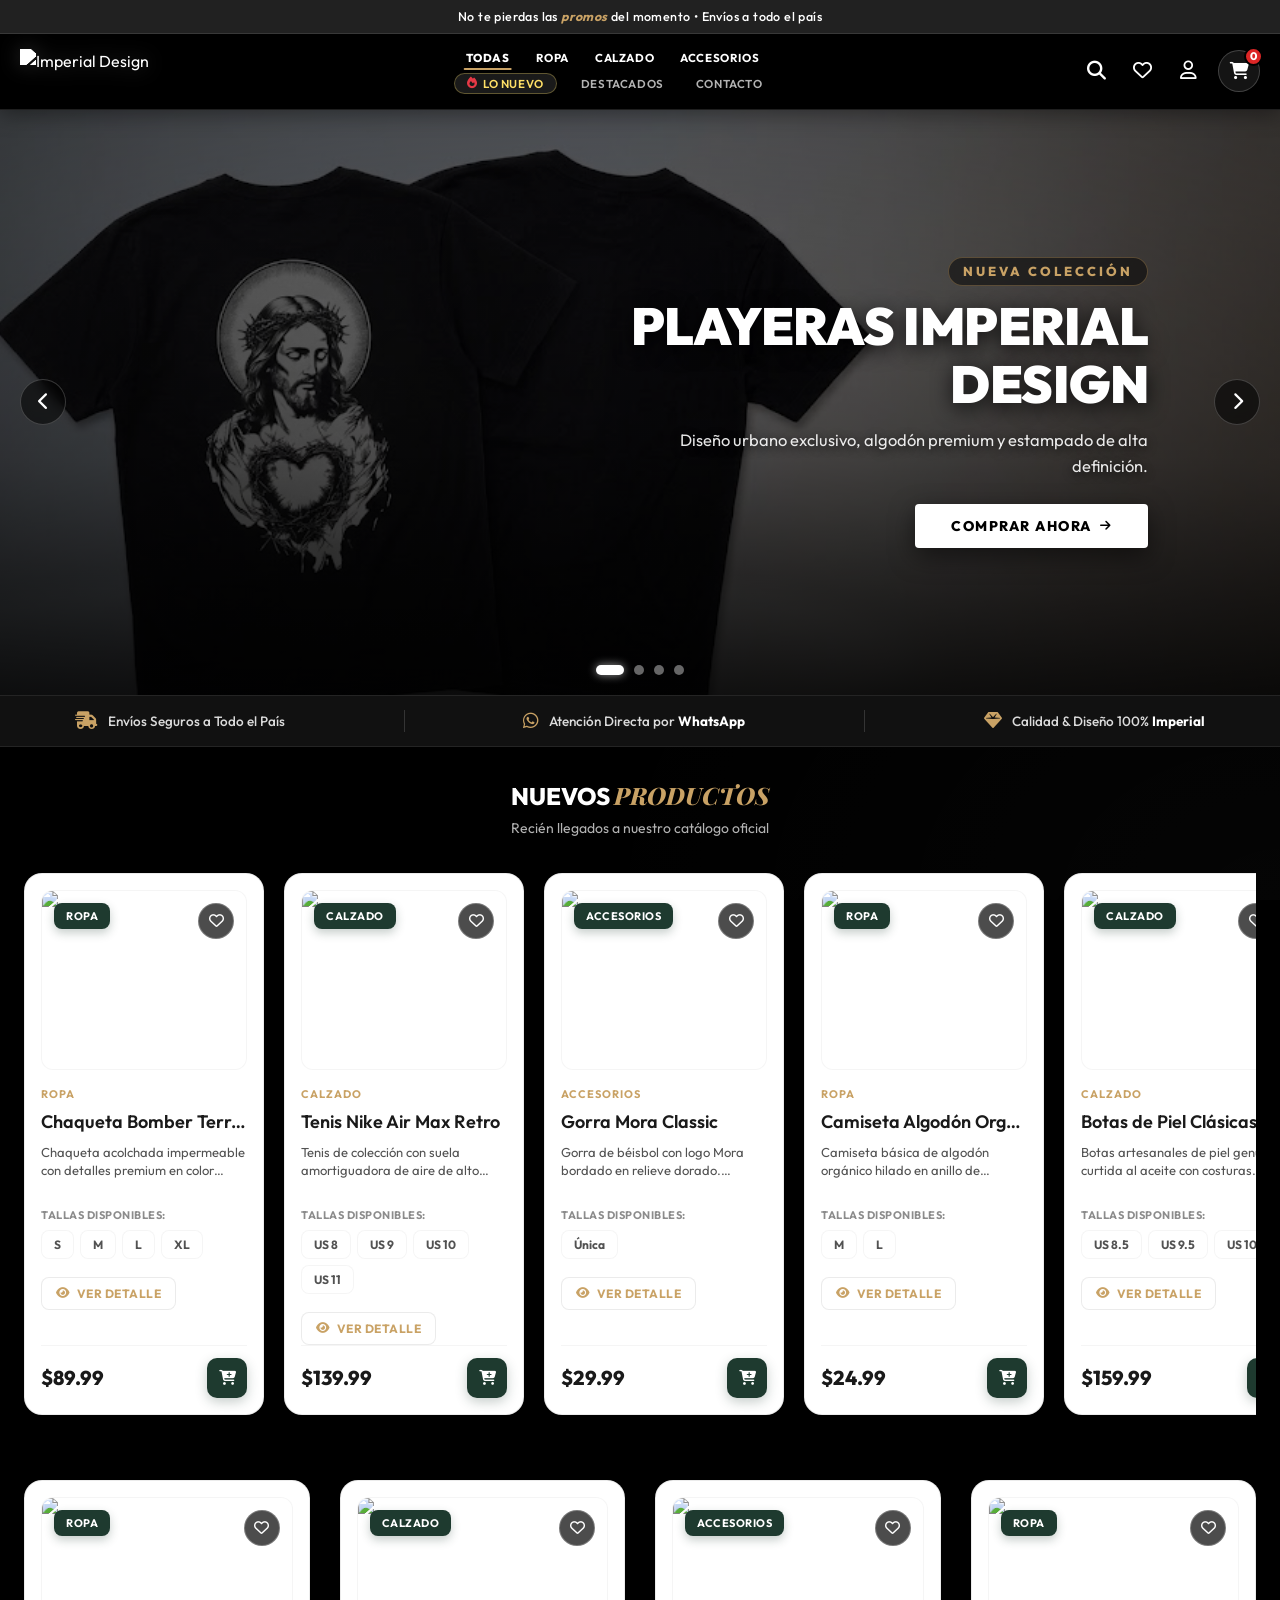
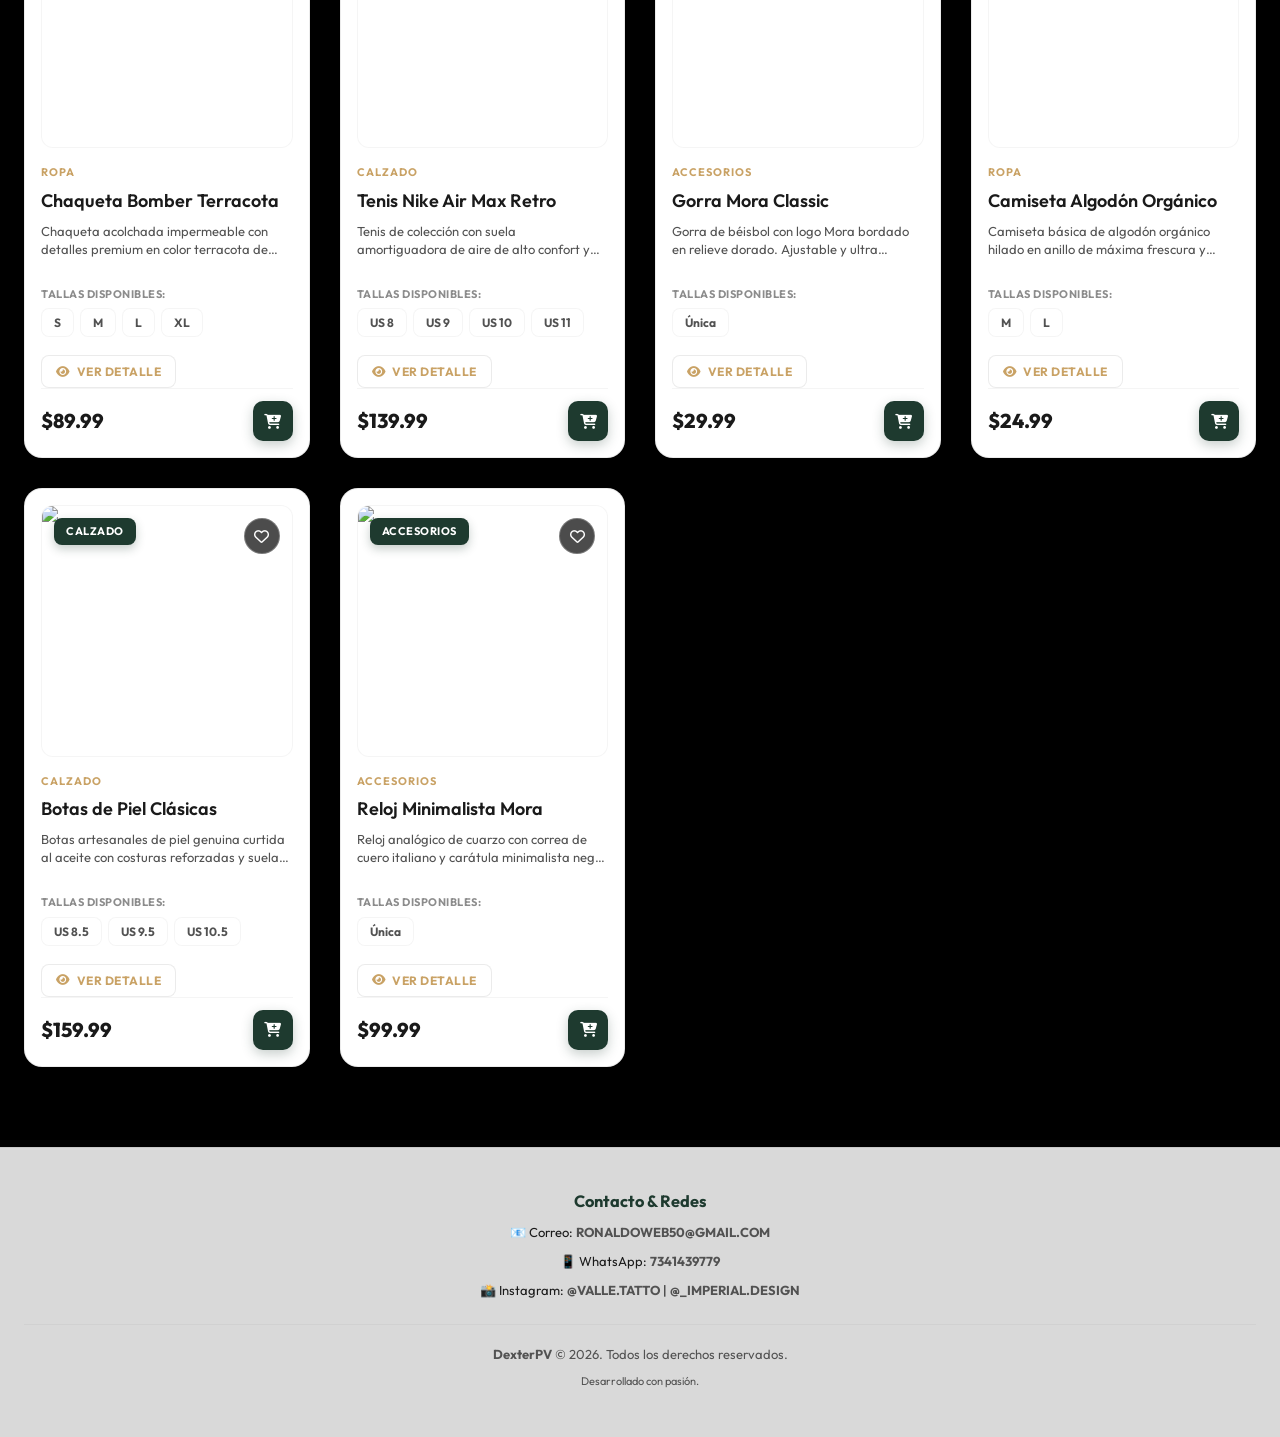
==== commit 476634bc: "corazon" ====
--- a/index.html
+++ b/index.html
@@ -98,8 +98,9 @@
                 <button class="header-icon-btn desktop-only" id="desktopSearchBtn" aria-label="Buscar">
                     <i class="fa-solid fa-magnifying-glass"></i>
                 </button>
-                <button class="header-icon-btn" id="wishlistBtn" aria-label="Favoritos" title="Favoritos">
+                <button class="header-icon-btn" id="wishlistBtn" aria-label="Favoritos" title="Favoritos" style="position: relative;">
                     <i class="fa-regular fa-heart"></i>
+                    <span class="cart-badge" id="wishlistCount" style="display:none; background: #c9a265; color: #000000; font-weight: 800;">0</span>
                 </button>
                 <div class="header-user-dropdown-wrap" id="userDropdownWrap">
                     <button class="header-icon-btn" id="userBtn" aria-label="Mi Cuenta & Perfil" title="Mi Cuenta & Perfil">
--- a/styles.css
+++ b/styles.css
@@ -1326,6 +1326,51 @@
     border: 1px solid var(--border-light);
 }
 
+.favorite-card-btn {
+    position: absolute;
+    top: 12px;
+    right: 12px;
+    width: 36px;
+    height: 36px;
+    border-radius: 50%;
+    background: rgba(0, 0, 0, 0.7);
+    border: 1px solid rgba(255, 255, 255, 0.25);
+    color: #ffffff;
+    font-size: 15px;
+    display: flex;
+    align-items: center;
+    justify-content: center;
+    cursor: pointer;
+    z-index: 10;
+    backdrop-filter: blur(8px);
+    transition: all 0.25s cubic-bezier(0.16, 1, 0.3, 1);
+}
+
+.favorite-card-btn:hover {
+    background: rgba(0, 0, 0, 0.9);
+    border-color: #c9a265;
+    color: #c9a265;
+    transform: scale(1.15);
+}
+
+.favorite-card-btn.active {
+    background: rgba(201, 162, 101, 0.22);
+    border-color: #c9a265;
+    color: #c9a265;
+    box-shadow: 0 0 16px rgba(201, 162, 101, 0.4);
+}
+
+.favorite-card-btn.active i {
+    color: #c9a265;
+    animation: heartBeat 0.35s cubic-bezier(0.175, 0.885, 0.32, 1.275);
+}
+
+@keyframes heartBeat {
+    0% { transform: scale(1); }
+    50% { transform: scale(1.35); }
+    100% { transform: scale(1); }
+}
+
 .product-image {
     width: 100%;
     height: 100%;
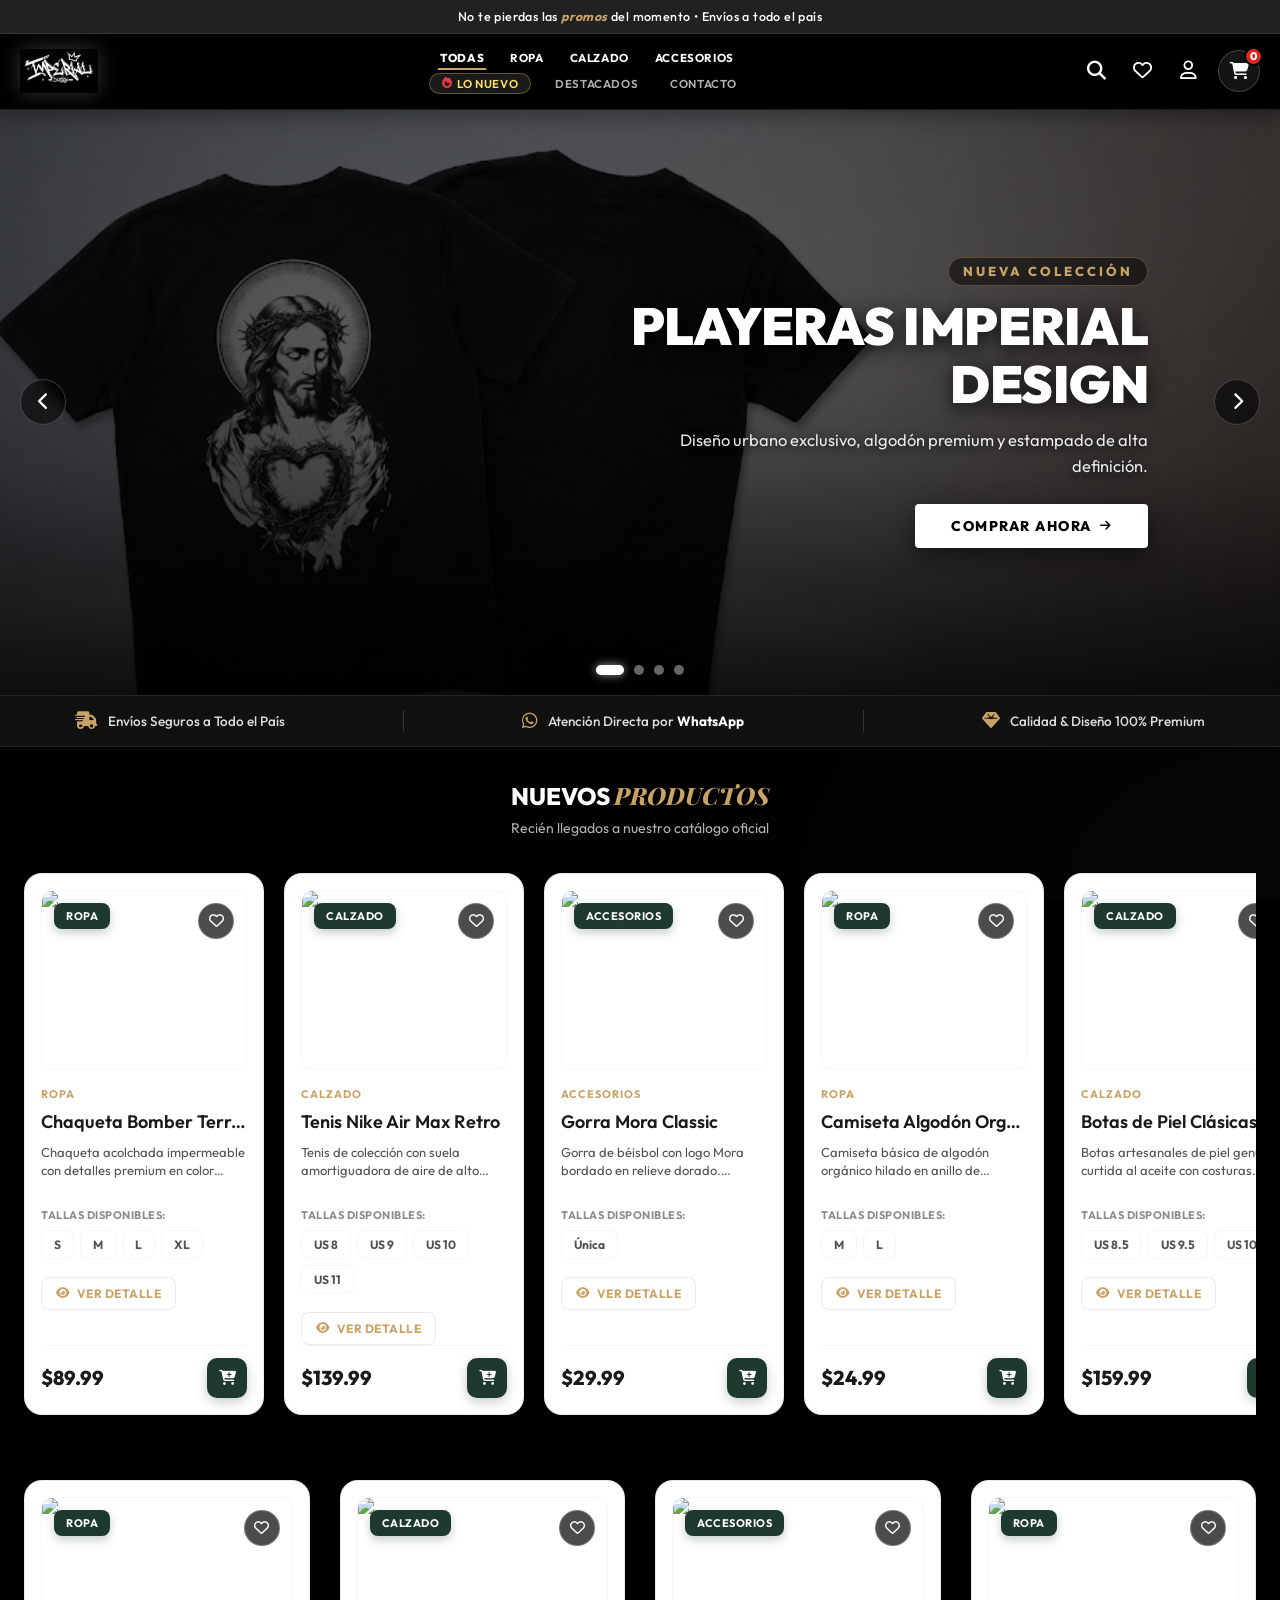
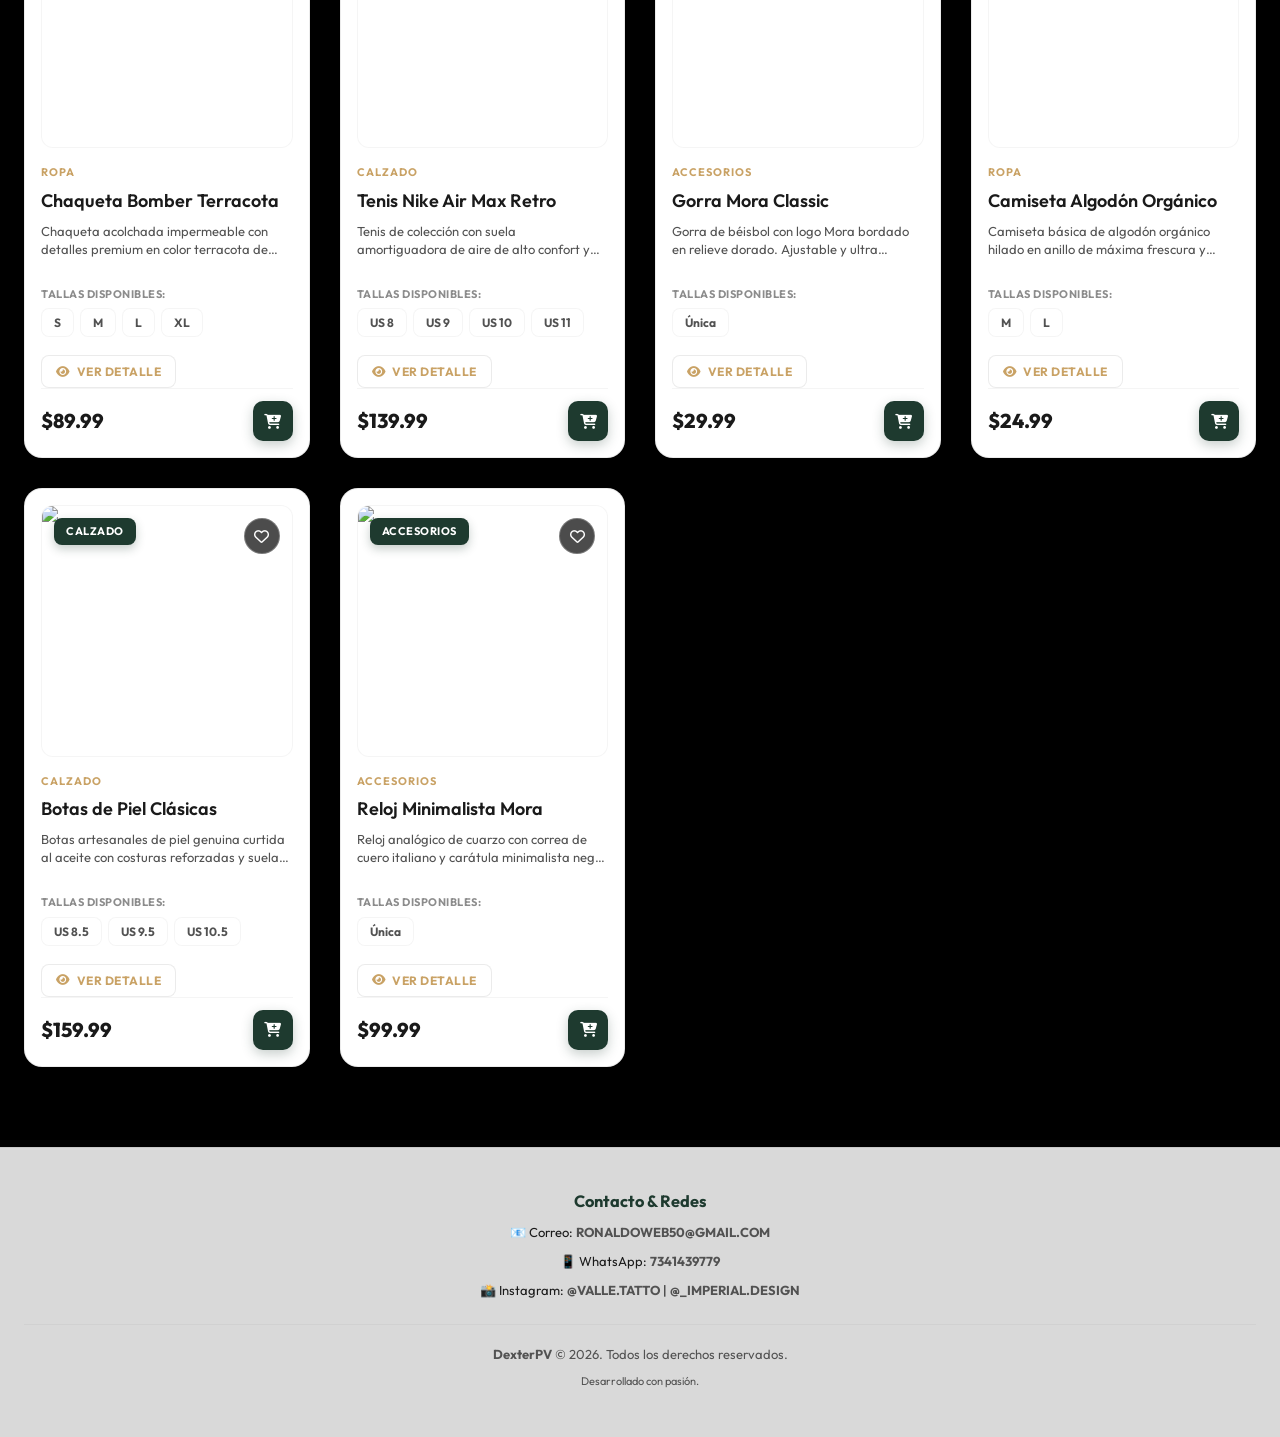
==== commit 2c086355: "casi terminado" ====
--- a/index.html
+++ b/index.html
@@ -33,8 +33,8 @@
          ================================================== -->
     <div id="splashScreen" class="splash-screen">
         <div class="splash-content">
-            <img src="logo-imperial.png" alt="Imperial Design" class="splash-logo"
-                style="max-width: 380px; width: 80vw; max-height: 220px; height: auto; object-fit: contain; filter: brightness(0) invert(1);">
+            <img src="logo-imperial.jpg" alt="Imperial Design" class="splash-logo"
+                style="max-width: 380px; width: 80vw; max-height: 220px; height: auto; object-fit: contain; mix-blend-mode: screen;">
             <div class="splash-loader-bar">
                 <div class="splash-loader-progress"></div>
             </div>
@@ -69,8 +69,8 @@
             <!-- Logo Imperial Design -->
             <div class="header-logo-wrap">
                 <a href="#" class="header-logo-link" id="storeLogo">
-                    <img src="logo-imperial.png" alt="Imperial Design" class="header-logo-img"
-                        style="height: 44px; max-height: 44px; width: auto; max-width: 170px; object-fit: contain; filter: brightness(0) invert(1); display: block;">
+                    <img src="logo-imperial.jpg" alt="Imperial Design" class="header-logo-img"
+                        style="height: 44px; max-height: 44px; width: auto; max-width: 170px; object-fit: contain; mix-blend-mode: screen; display: block;">
                 </a>
             </div>
 
@@ -98,12 +98,15 @@
                 <button class="header-icon-btn desktop-only" id="desktopSearchBtn" aria-label="Buscar">
                     <i class="fa-solid fa-magnifying-glass"></i>
                 </button>
-                <button class="header-icon-btn" id="wishlistBtn" aria-label="Favoritos" title="Favoritos" style="position: relative;">
+                <button class="header-icon-btn" id="wishlistBtn" aria-label="Favoritos" title="Favoritos"
+                    style="position: relative;">
                     <i class="fa-regular fa-heart"></i>
-                    <span class="cart-badge" id="wishlistCount" style="display:none; background: #c9a265; color: #000000; font-weight: 800;">0</span>
+                    <span class="cart-badge" id="wishlistCount"
+                        style="display:none; background: #c9a265; color: #000000; font-weight: 800;">0</span>
                 </button>
                 <div class="header-user-dropdown-wrap" id="userDropdownWrap">
-                    <button class="header-icon-btn" id="userBtn" aria-label="Mi Cuenta & Perfil" title="Mi Cuenta & Perfil">
+                    <button class="header-icon-btn" id="userBtn" aria-label="Mi Cuenta & Perfil"
+                        title="Mi Cuenta & Perfil">
                         <i class="fa-regular fa-user"></i>
                     </button>
                     <div class="user-dropdown-menu" id="userDropdownMenu">
@@ -119,7 +122,8 @@
                                 <i class="fa-solid fa-box-open"></i> Mis Pedidos
                             </a>
                             <div style="height:1px; background:rgba(255,255,255,0.08); margin:6px 0;"></div>
-                            <button type="button" onclick="handleGlobalLogout()" class="dropdown-item logout" id="dropdownLogoutBtn">
+                            <button type="button" onclick="handleGlobalLogout()" class="dropdown-item logout"
+                                id="dropdownLogoutBtn">
                                 <i class="fa-solid fa-right-from-bracket"></i> Cerrar Sesión
                             </button>
                         </div>
@@ -152,8 +156,8 @@
     <div class="mobile-drawer-overlay" id="mobileDrawerOverlay"></div>
     <aside class="mobile-drawer" id="mobileDrawer">
         <div class="mobile-drawer-header">
-            <img src="logo-imperial.png" alt="Imperial Design" class="drawer-logo-img"
-                style="height: 38px; max-height: 38px; width: auto; max-width: 140px; object-fit: contain; filter: brightness(0) invert(1); display: block;">
+            <img src="logo-imperial.jpg" alt="Imperial Design" class="drawer-logo-img"
+                style="height: 38px; max-height: 38px; width: auto; max-width: 140px; object-fit: contain; mix-blend-mode: screen; display: block;">
             <button class="drawer-close-btn" id="closeMobileDrawerBtn" aria-label="Cerrar Menú">
                 <i class="fa-solid fa-xmark"></i>
             </button>
@@ -217,7 +221,7 @@
                 <div class="trust-divider"></div>
                 <div class="trust-item">
                     <i class="fa-solid fa-gem"></i>
-                    <span>Calidad & Diseño 100% <strong>Imperial</strong></span>
+                    <span>Calidad & Diseño 100% Premium</span>
                 </div>
             </div>
         </div>
--- a/styles.css
+++ b/styles.css
@@ -115,7 +115,8 @@
     height: auto !important;
     object-fit: contain !important;
     animation: logoBreathe 2s ease-in-out infinite alternate;
-    filter: brightness(0) invert(1) drop-shadow(0 0 25px rgba(255, 255, 255, 0.35)) !important;
+    mix-blend-mode: screen !important;
+    filter: drop-shadow(0 0 25px rgba(255, 255, 255, 0.35)) !important;
 }
 
 .splash-loader-bar {
@@ -309,7 +310,8 @@
     width: auto !important;
     max-width: 170px !important;
     object-fit: contain !important;
-    filter: brightness(0) invert(1) drop-shadow(0 0 10px rgba(255, 255, 255, 0.2)) !important;
+    mix-blend-mode: screen !important;
+    filter: drop-shadow(0 0 10px rgba(255, 255, 255, 0.2)) !important;
     transition: transform 0.3s cubic-bezier(0.16, 1, 0.3, 1) !important;
     display: block !important;
 }
@@ -711,7 +713,7 @@
     width: auto !important;
     max-width: 140px !important;
     object-fit: contain !important;
-    filter: brightness(0) invert(1) !important;
+    mix-blend-mode: screen !important;
     display: block !important;
 }
 
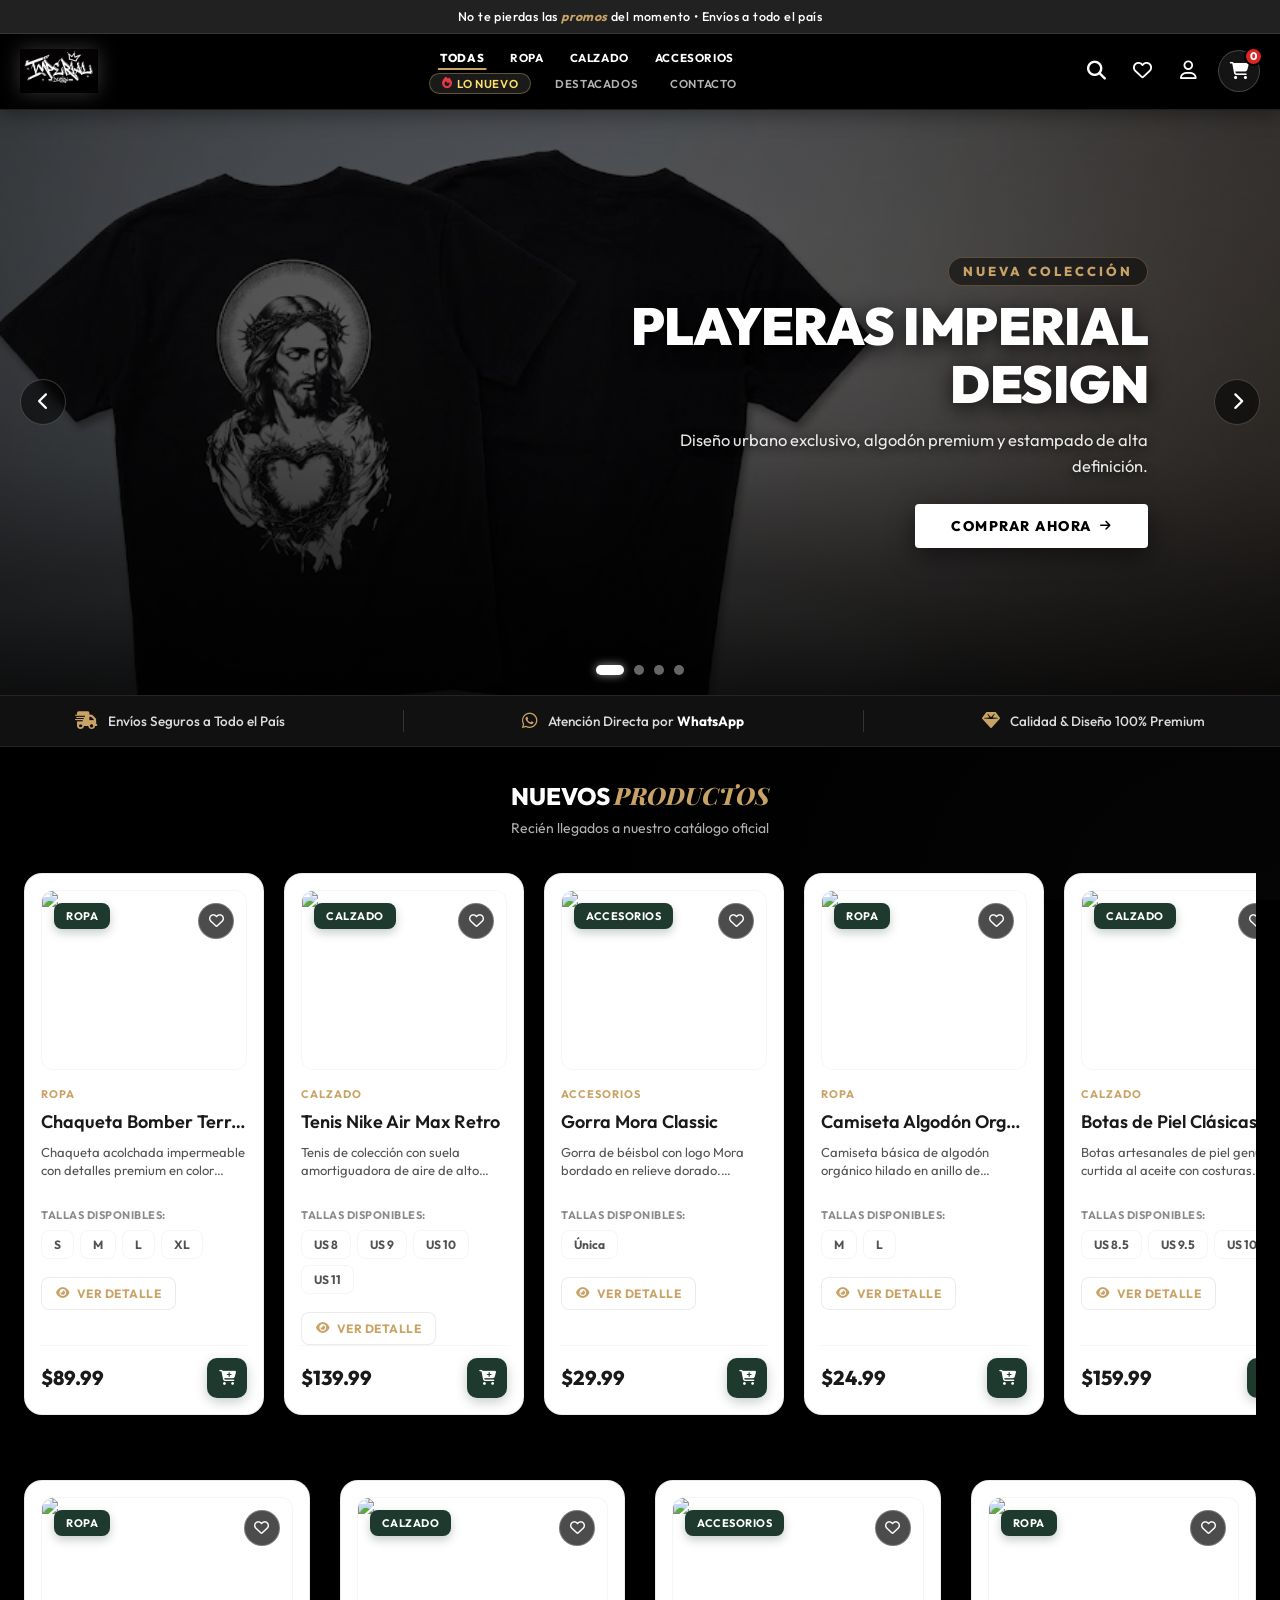
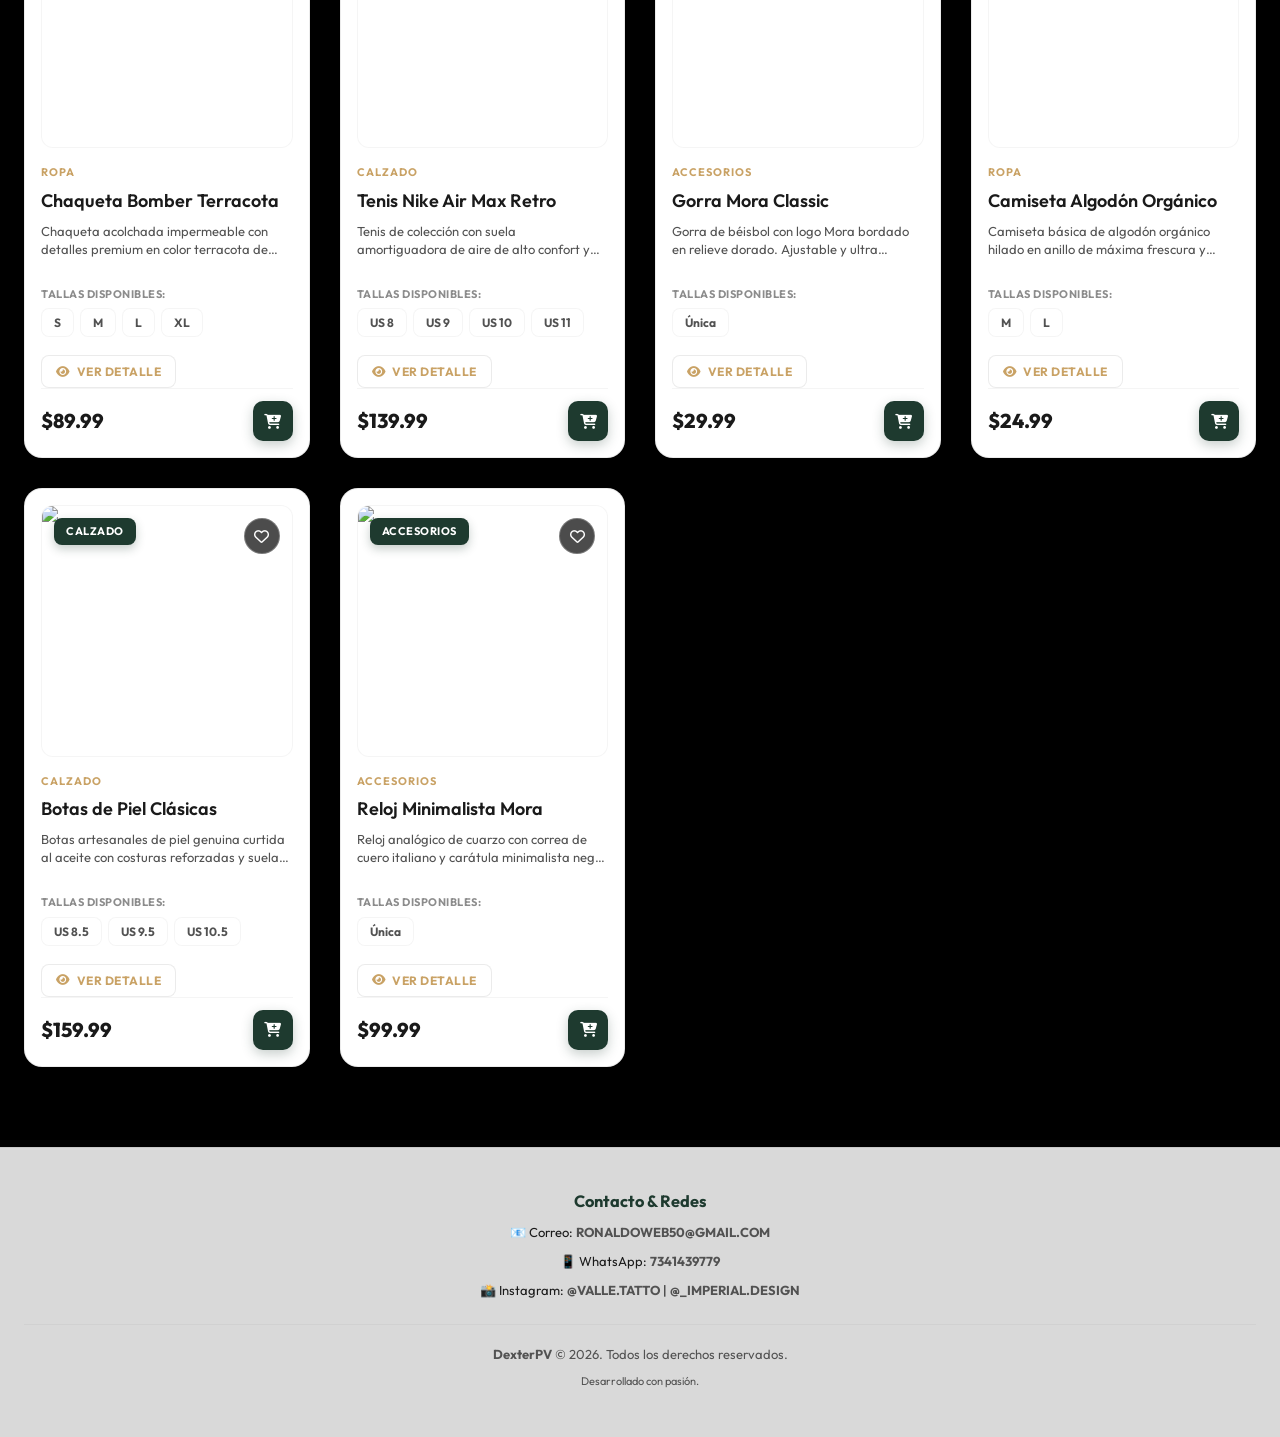
==== commit 59fd70c6: "logo" ====
--- a/index.html
+++ b/index.html
@@ -22,7 +22,7 @@
         content="https://images.unsplash.com/photo-1472851294608-062f824d29cc?q=80&w=800&auto=format&fit=crop">
 
     <!-- Stylesheets & Fonts -->
-    <link rel="stylesheet" href="styles.css?v=5.0">
+    <link rel="stylesheet" href="styles.css?v=7.0">
     <link rel="stylesheet" href="https://cdnjs.cloudflare.com/ajax/libs/font-awesome/6.4.0/css/all.min.css">
 </head>
 
@@ -426,7 +426,7 @@
 
     <!-- Supabase JS Client & Store Logic -->
     <script src="https://cdn.jsdelivr.net/npm/@supabase/supabase-js@2"></script>
-    <script src="store.js?v=5.0"></script>
+    <script src="store.js?v=7.0"></script>
 </body>
 
 </html>
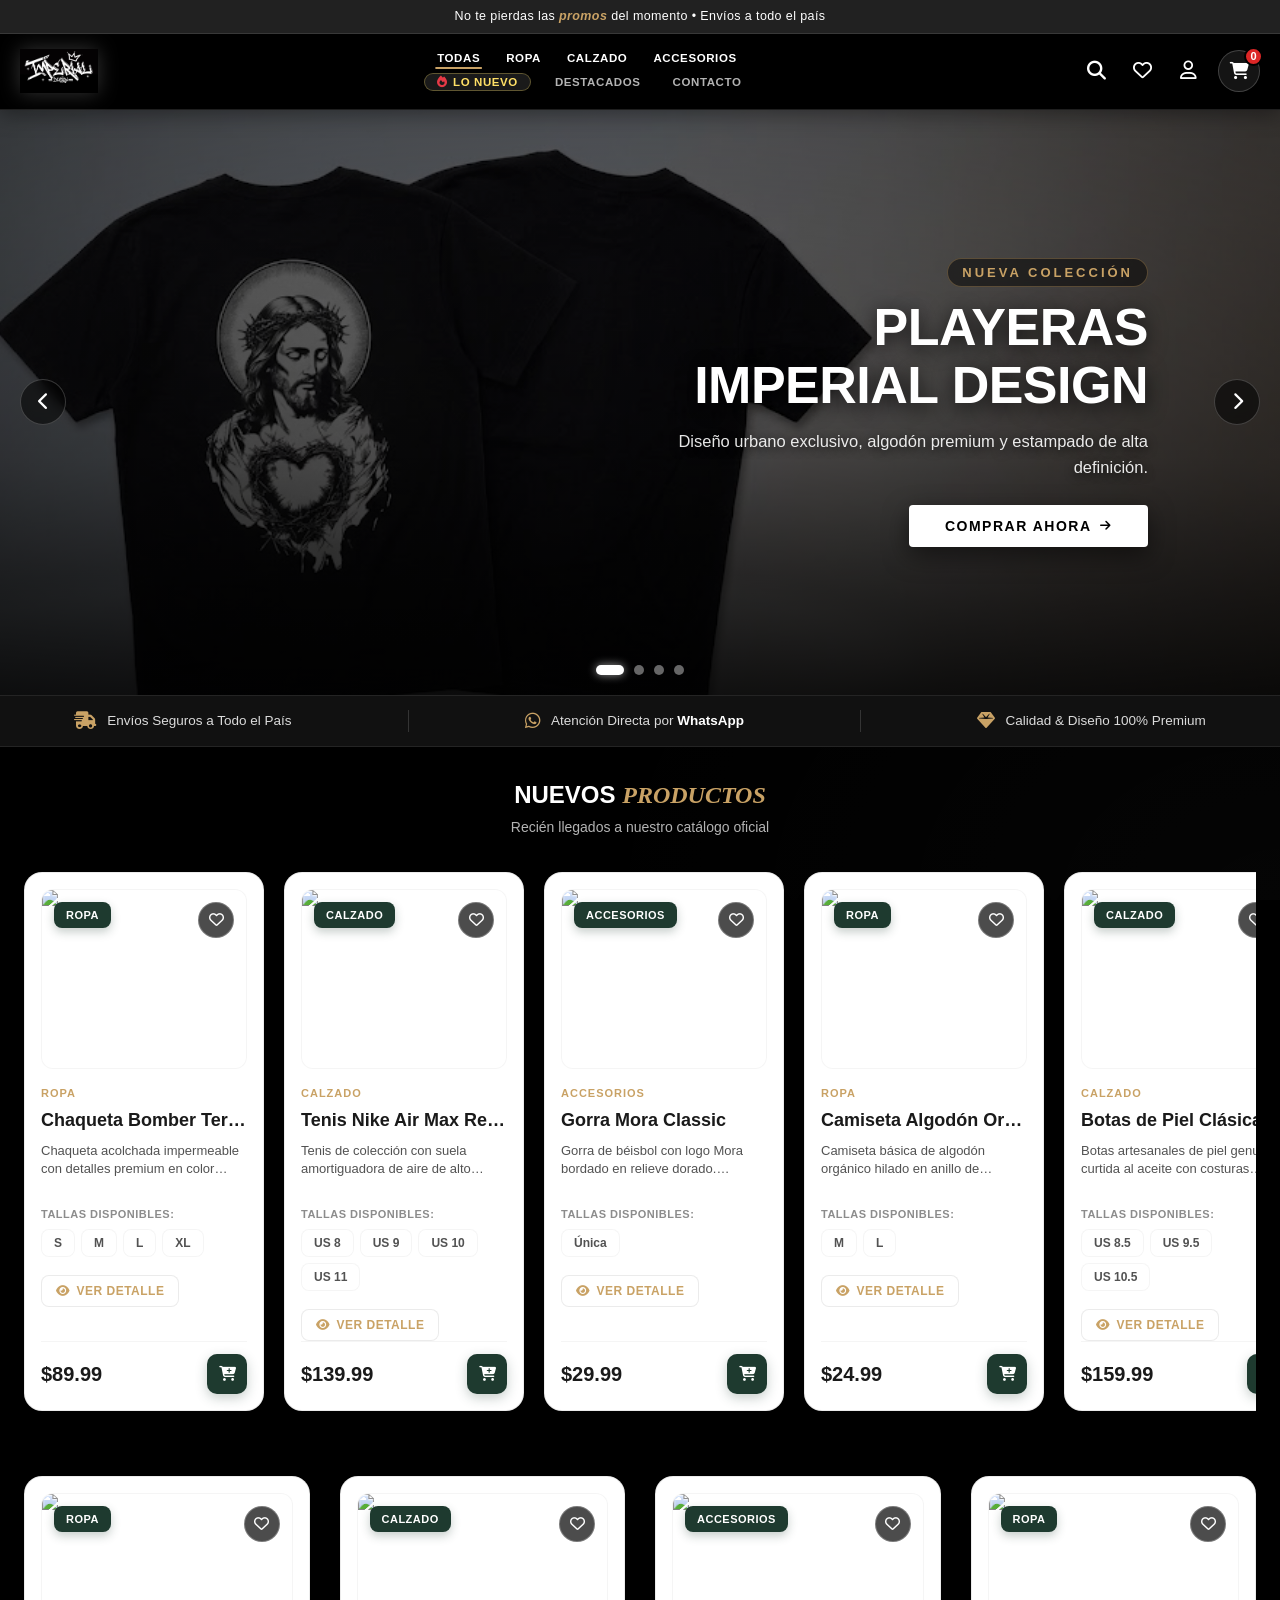
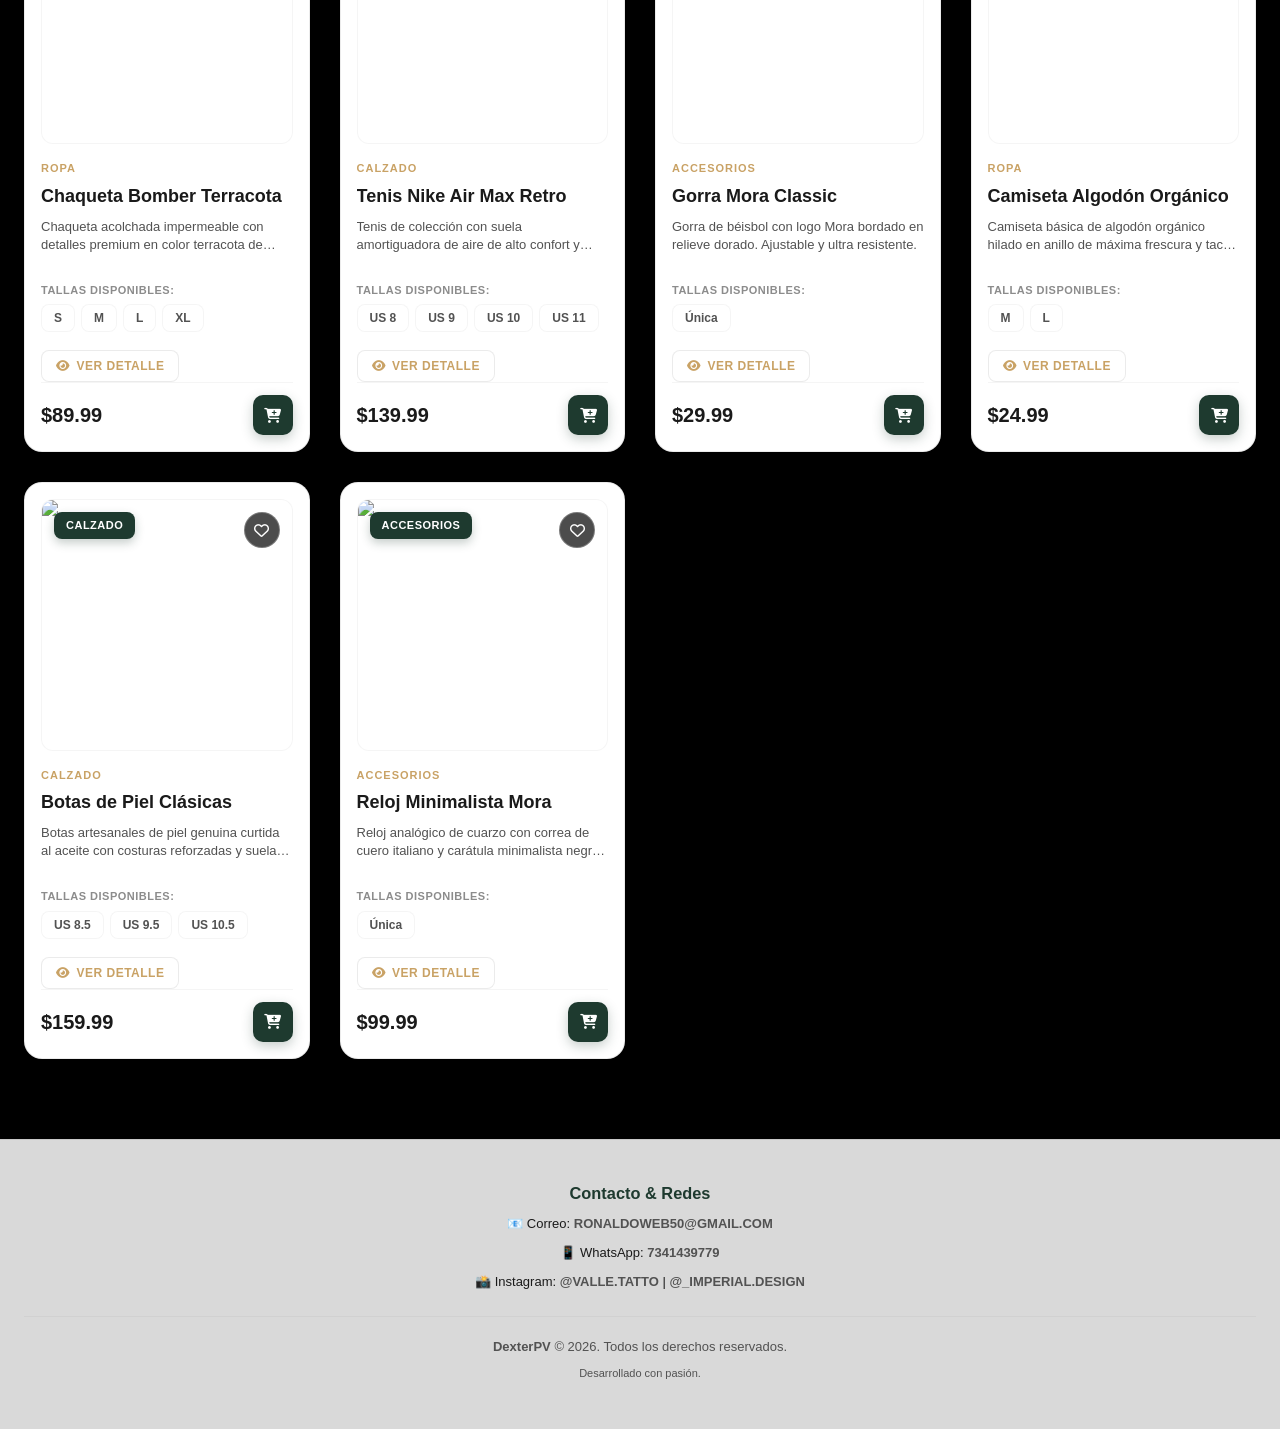
==== commit 38744b43: "security: add HTTP security meta tags and header configs" ====
--- a/index.html
+++ b/index.html
@@ -4,6 +4,11 @@
 <head>
     <meta charset="UTF-8">
     <meta name="viewport" content="width=device-width, initial-scale=1.0">
+
+    <!-- Security Meta Tags (HTTP Headers fallback) -->
+    <meta http-equiv="Content-Security-Policy" content="default-src 'self' https: data: blob: 'unsafe-inline' 'unsafe-eval'; img-src 'self' https: data: blob:; font-src 'self' https: data:;">
+    <meta http-equiv="X-Content-Type-Options" content="nosniff">
+    <meta name="referrer" content="strict-origin-when-cross-origin">
 
     <!-- SEO Meta Tags -->
     <title>Dexter Tienda - Tu Catálogo de Compras Premium</title>
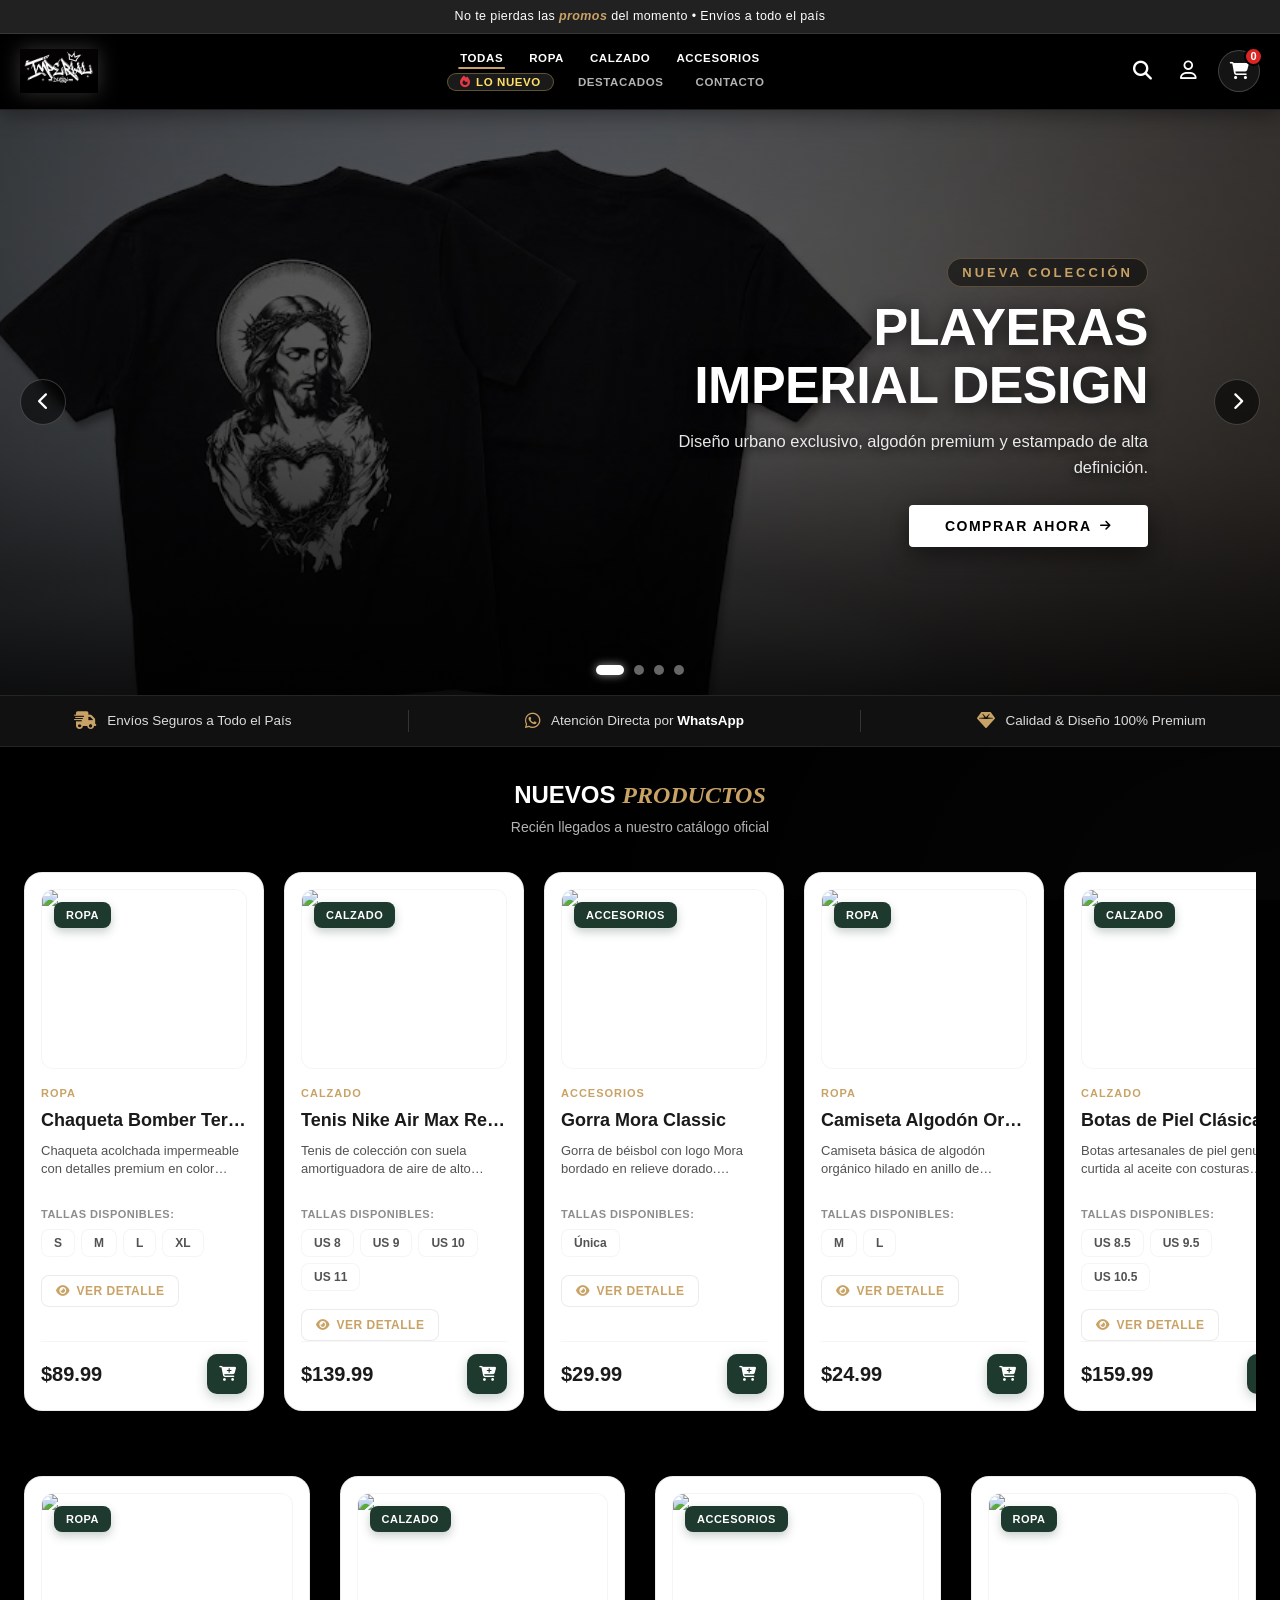
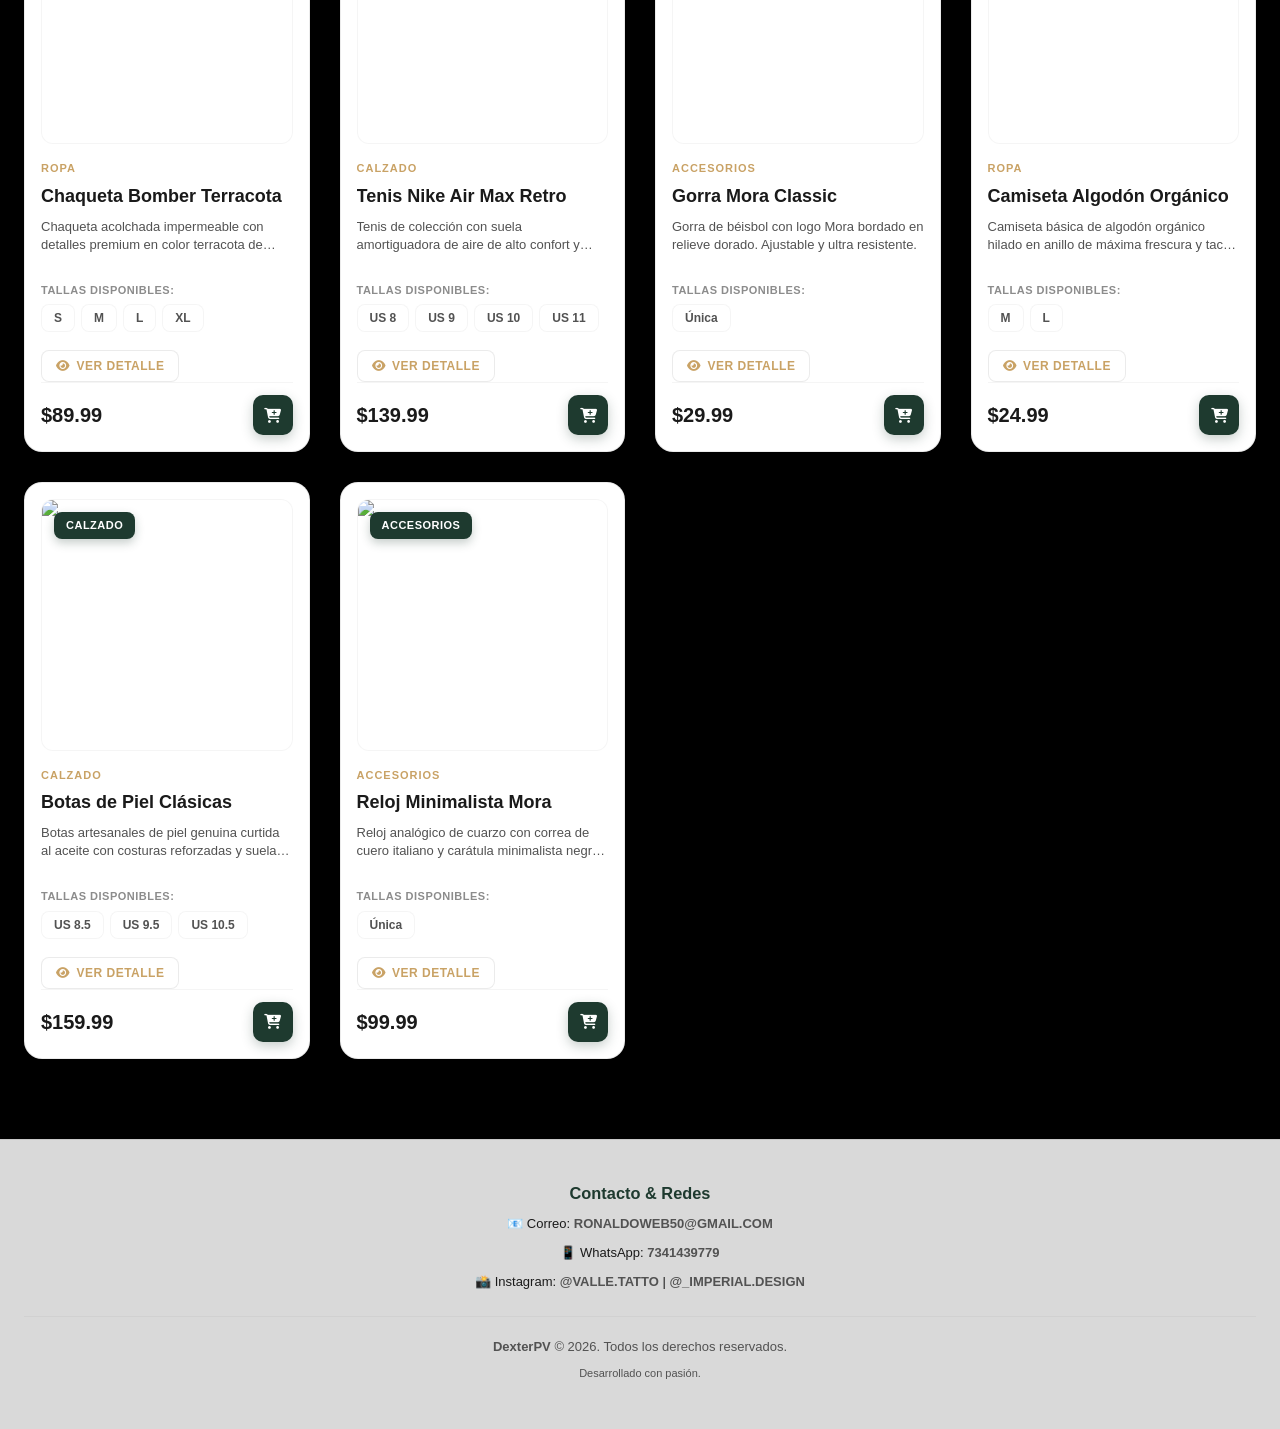
==== commit 1e933841: "j" ====
--- a/index.html
+++ b/index.html
@@ -98,17 +98,12 @@
                 </div>
             </nav>
 
-            <!-- Acciones Derecha (Buscar en Desktop, Wishlist, Usuario, Carrito) -->
+            <!-- Acciones Derecha (Buscar en Desktop, Usuario, Carrito) -->
             <div class="header-actions">
                 <button class="header-icon-btn desktop-only" id="desktopSearchBtn" aria-label="Buscar">
                     <i class="fa-solid fa-magnifying-glass"></i>
                 </button>
-                <button class="header-icon-btn" id="wishlistBtn" aria-label="Favoritos" title="Favoritos"
-                    style="position: relative;">
-                    <i class="fa-regular fa-heart"></i>
-                    <span class="cart-badge" id="wishlistCount"
-                        style="display:none; background: #c9a265; color: #000000; font-weight: 800;">0</span>
-                </button>
+
                 <div class="header-user-dropdown-wrap" id="userDropdownWrap">
                     <button class="header-icon-btn" id="userBtn" aria-label="Mi Cuenta & Perfil"
                         title="Mi Cuenta & Perfil">
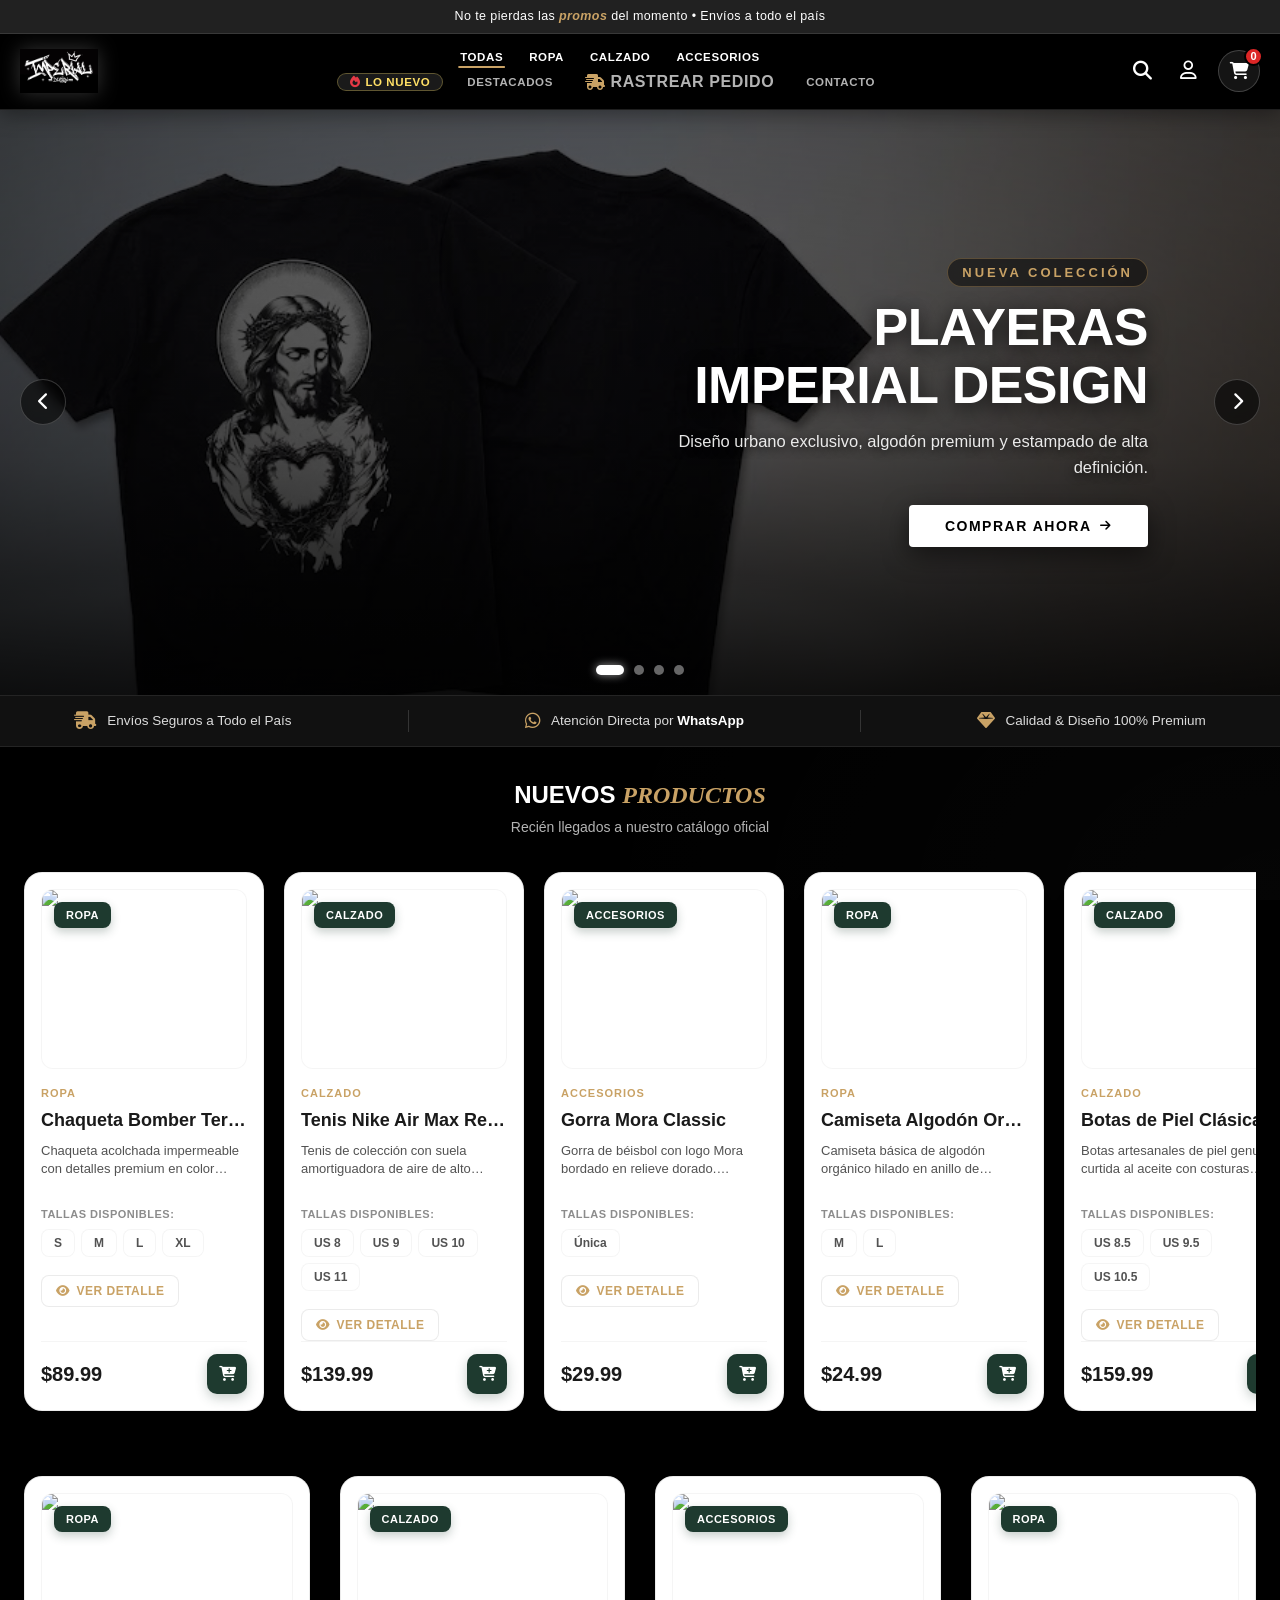
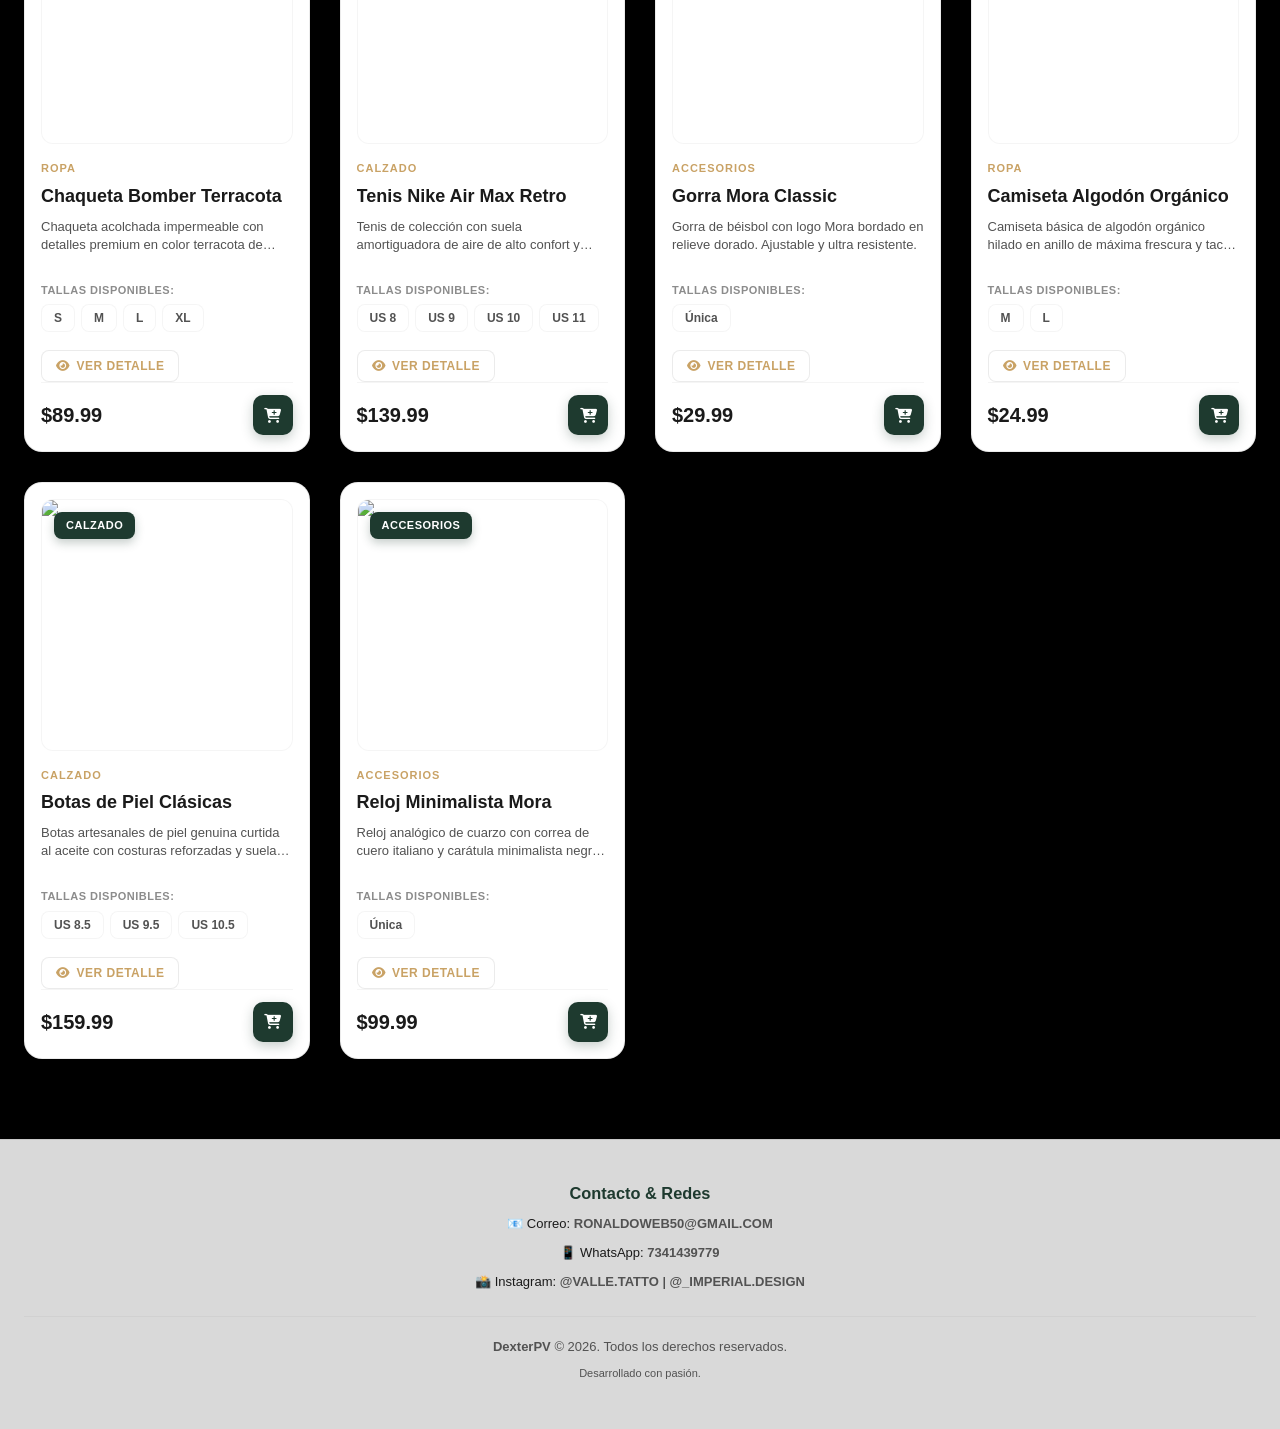
==== commit 50725fbc: "Feat: Implementar modulo de Rastrear Pedido sin cuenta por telefono o folio" ====
--- a/index.html
+++ b/index.html
@@ -94,6 +94,9 @@
                         <i class="fa-solid fa-fire" style="color: #e63946;"></i> LO NUEVO
                     </button>
                     <a href="#newProductsSection" class="sub-nav-link">DESTACADOS</a>
+                    <button type="button" class="sub-nav-link" onclick="openTrackOrderModal()" style="background: none; border: none; font-family: inherit; font-size: inherit; cursor: pointer;">
+                        <i class="fa-solid fa-truck-fast" style="color: #c9a265;"></i> RASTREAR PEDIDO
+                    </button>
                     <a href="#storeFooter" class="sub-nav-link">CONTACTO</a>
                 </div>
             </nav>
@@ -115,6 +118,9 @@
                             <span class="dropdown-user-email" id="dropdownUserEmail">Sesión</span>
                         </div>
                         <div id="dropdownAuthLinks">
+                            <a href="#" onclick="openTrackOrderModal(); return false;" class="dropdown-item" style="color: #c9a265; font-weight: 600;">
+                                <i class="fa-solid fa-truck-fast"></i> Rastrear Pedido (Sin cuenta)
+                            </a>
                             <a href="perfil.html?tab=datos" class="dropdown-item">
                                 <i class="fa-solid fa-location-dot"></i> Dirección y Domicilio
                             </a>
--- a/styles.css
+++ b/styles.css
@@ -2213,4 +2213,148 @@
 
 .shake-animation {
     animation: shake 0.3s ease-in-out;
+}
+
+/* ==================================================
+   TRACK ORDER MODAL (RASTREAR PEDIDO SIN CUENTA)
+   ================================================== */
+.track-modal-overlay {
+    position: fixed;
+    top: 0;
+    left: 0;
+    width: 100vw;
+    height: 100vh;
+    background: rgba(0, 0, 0, 0.88);
+    backdrop-filter: blur(14px);
+    -webkit-backdrop-filter: blur(14px);
+    z-index: 99999;
+    display: flex;
+    align-items: center;
+    justify-content: center;
+    padding: 20px;
+    opacity: 0;
+    visibility: hidden;
+    transition: all 0.3s cubic-bezier(0.16, 1, 0.3, 1);
+}
+
+.track-modal-overlay.active {
+    opacity: 1;
+    visibility: visible;
+}
+
+.track-modal-card {
+    background: #0d0d0d;
+    border: 1px solid rgba(201, 162, 101, 0.35);
+    border-radius: 20px;
+    width: 100%;
+    max-width: 650px;
+    max-height: 90vh;
+    display: flex;
+    flex-direction: column;
+    overflow: hidden;
+    box-shadow: 0 25px 50px -12px rgba(0, 0, 0, 0.9), 0 0 35px rgba(201, 162, 101, 0.15);
+    transform: translateY(24px) scale(0.95);
+    transition: all 0.3s cubic-bezier(0.16, 1, 0.3, 1);
+}
+
+.track-modal-overlay.active .track-modal-card {
+    transform: translateY(0) scale(1);
+}
+
+.track-modal-header {
+    padding: 20px 24px;
+    background: linear-gradient(180deg, rgba(201, 162, 101, 0.1) 0%, rgba(0, 0, 0, 0) 100%);
+    border-bottom: 1px solid rgba(255, 255, 255, 0.08);
+    display: flex;
+    align-items: center;
+    justify-content: space-between;
+}
+
+.track-modal-title {
+    font-size: 19px;
+    font-weight: 700;
+    color: #ffffff;
+    display: flex;
+    align-items: center;
+    gap: 10px;
+    margin: 0;
+}
+
+.track-modal-close {
+    background: rgba(255, 255, 255, 0.06);
+    border: 1px solid rgba(255, 255, 255, 0.15);
+    color: #ffffff;
+    width: 36px;
+    height: 36px;
+    border-radius: 50%;
+    display: flex;
+    align-items: center;
+    justify-content: center;
+    font-size: 18px;
+    cursor: pointer;
+    transition: all 0.2s ease;
+}
+
+.track-modal-close:hover {
+    background: rgba(239, 68, 68, 0.2);
+    border-color: #ef4444;
+    color: #ef4444;
+}
+
+.track-modal-body {
+    padding: 24px;
+    overflow-y: auto;
+    flex: 1;
+}
+
+.track-search-box {
+    display: flex;
+    gap: 10px;
+    margin-bottom: 20px;
+}
+
+.track-search-input {
+    flex: 1;
+    background: rgba(255, 255, 255, 0.04);
+    border: 1px solid rgba(201, 162, 101, 0.3);
+    border-radius: 12px;
+    padding: 12px 16px;
+    color: #ffffff;
+    font-family: inherit;
+    font-size: 14px;
+    outline: none;
+    transition: all 0.2s ease;
+}
+
+.track-search-input:focus {
+    border-color: #c9a265;
+    background: rgba(255, 255, 255, 0.08);
+    box-shadow: 0 0 12px rgba(201, 162, 101, 0.25);
+}
+
+.track-search-btn {
+    background: linear-gradient(135deg, #c9a265 0%, #a37f44 100%);
+    border: none;
+    border-radius: 12px;
+    padding: 0 20px;
+    color: #000000;
+    font-weight: 700;
+    font-size: 14px;
+    cursor: pointer;
+    display: flex;
+    align-items: center;
+    gap: 8px;
+    transition: all 0.2s ease;
+    white-space: nowrap;
+}
+
+.track-search-btn:hover {
+    transform: translateY(-2px);
+    box-shadow: 0 6px 16px rgba(201, 162, 101, 0.4);
+}
+
+.track-search-btn:disabled {
+    opacity: 0.6;
+    cursor: not-allowed;
+    transform: none;
 }
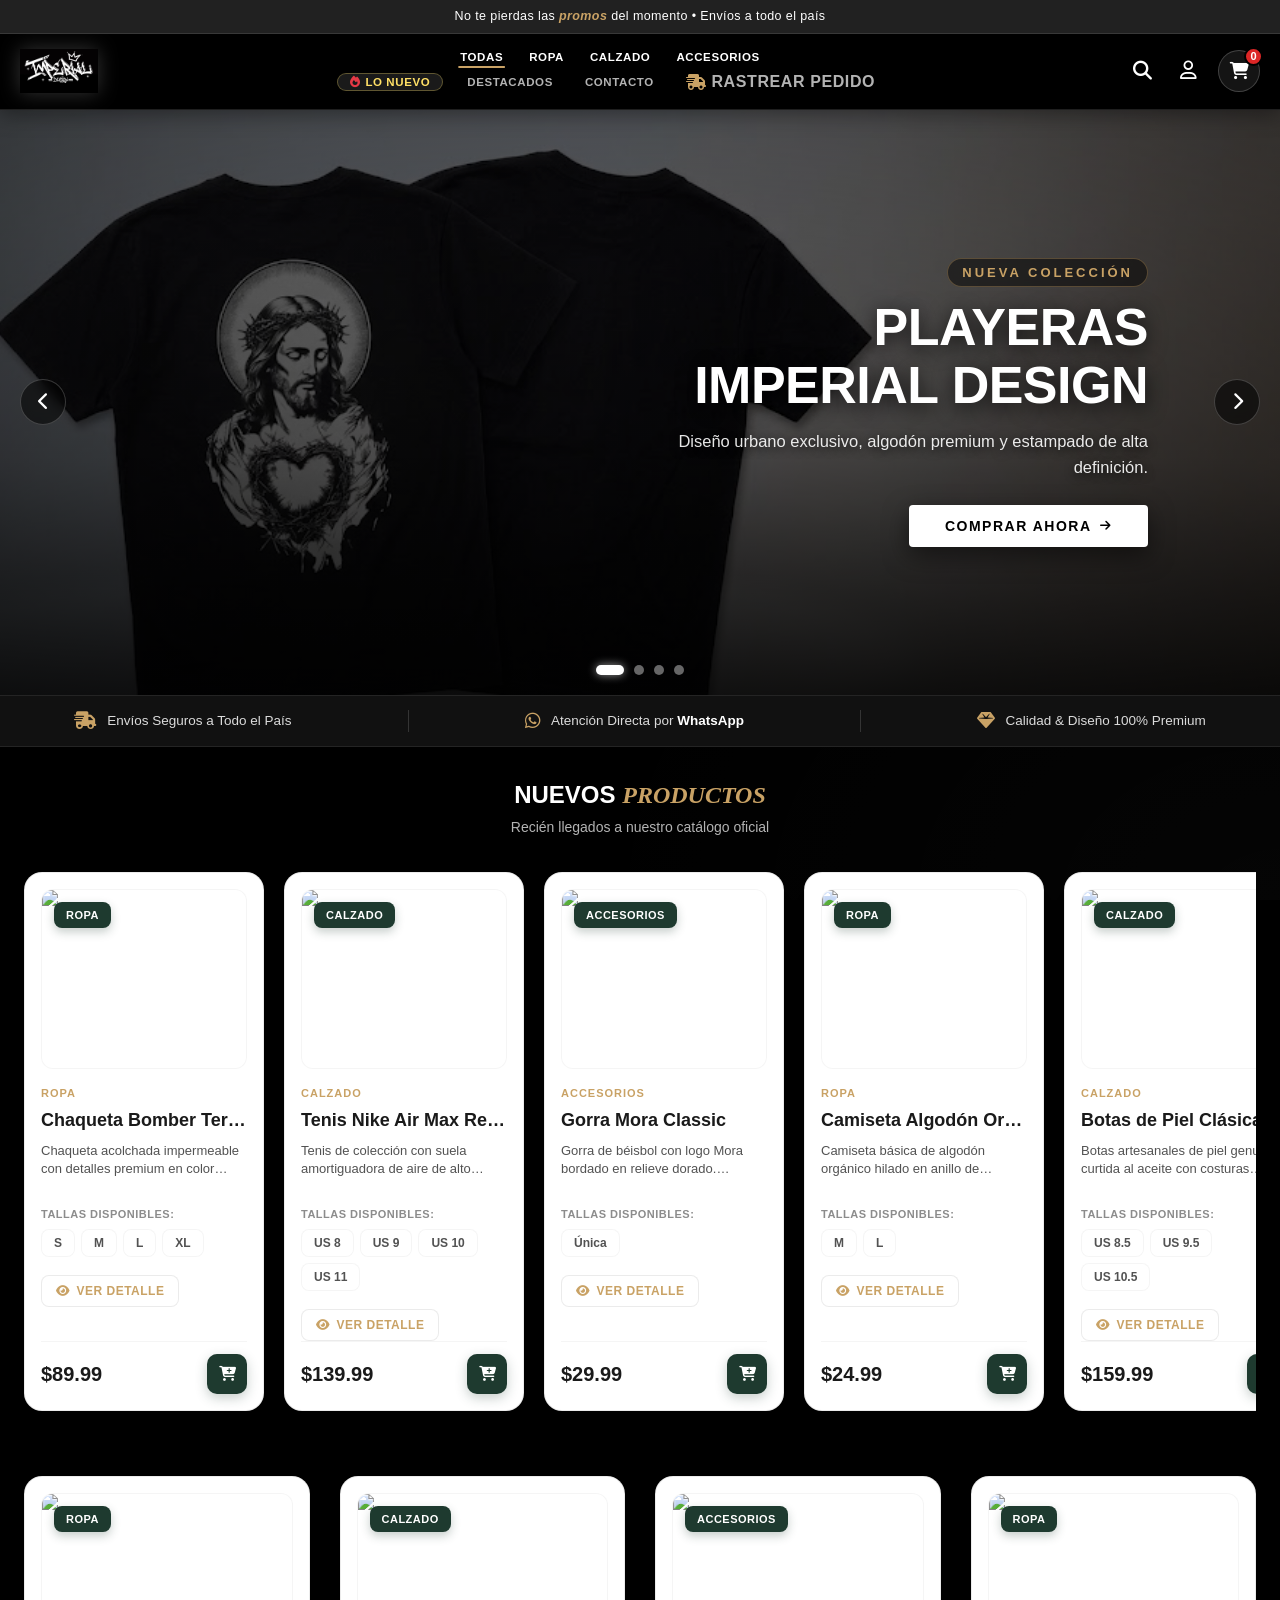
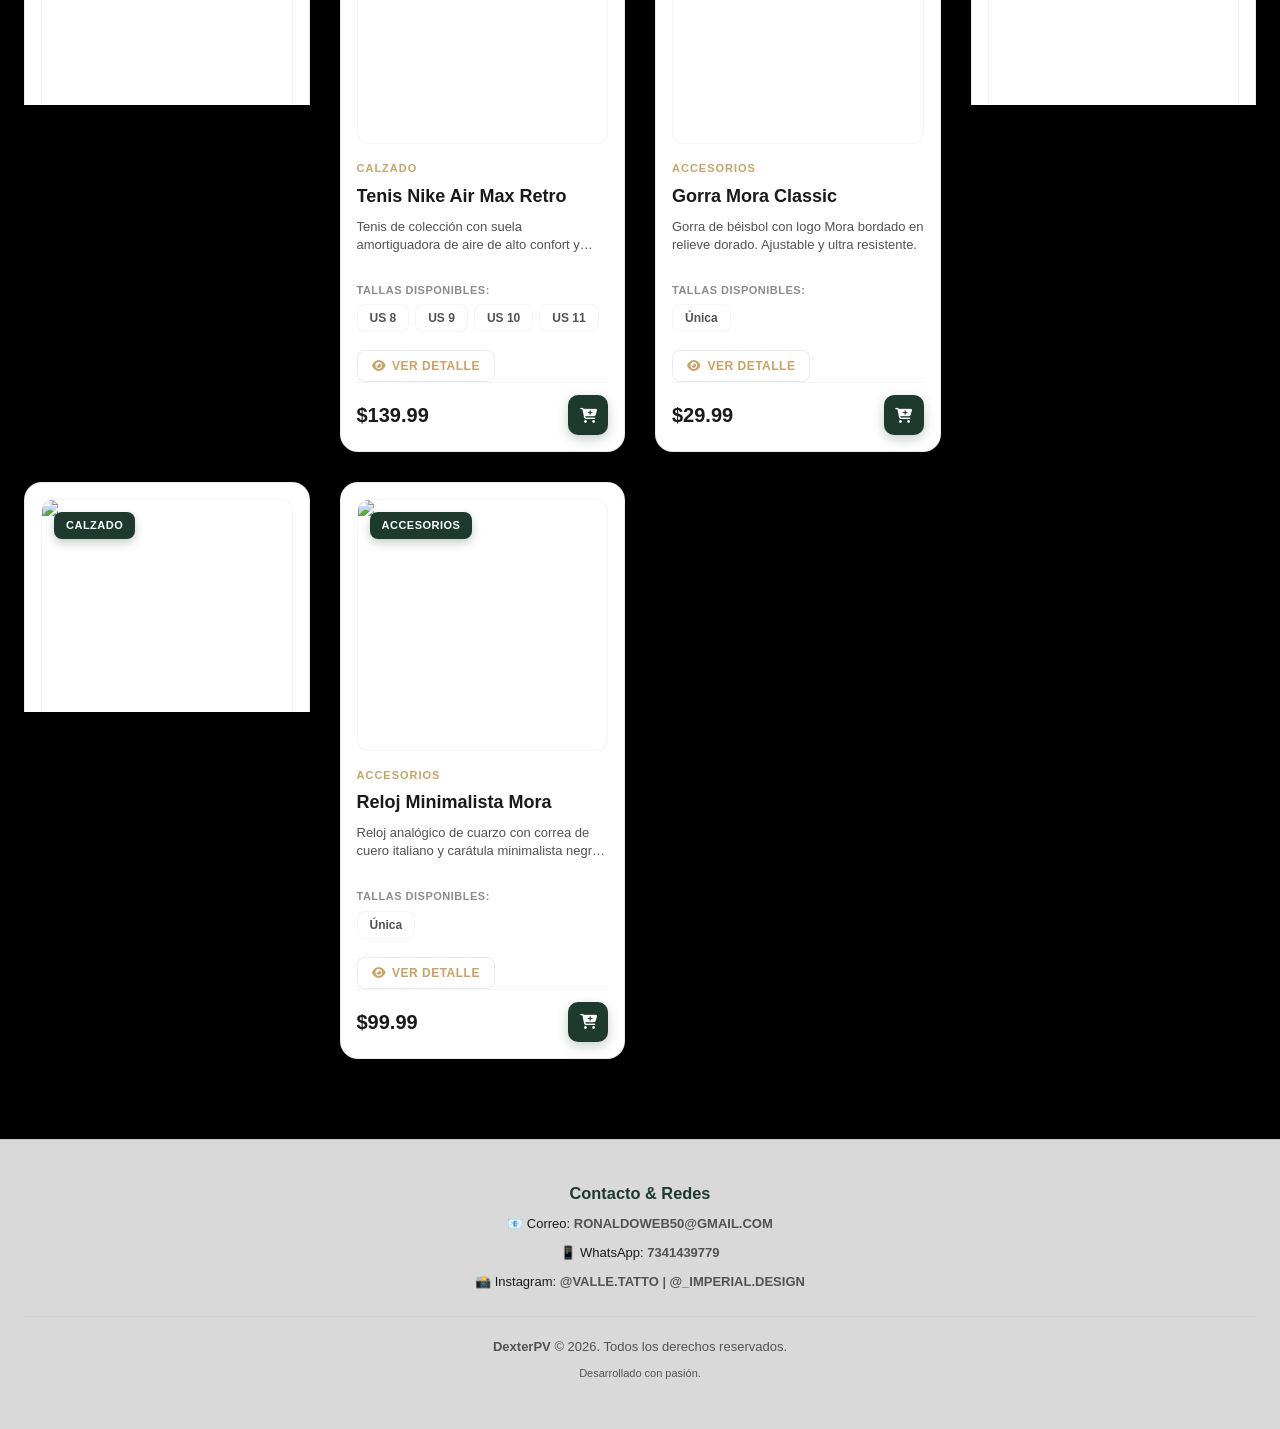
==== commit 918738f3: "UI: Mover RASTREAR PEDIDO al final del menu junto a CONTACTO" ====
--- a/index.html
+++ b/index.html
@@ -94,10 +94,10 @@
                         <i class="fa-solid fa-fire" style="color: #e63946;"></i> LO NUEVO
                     </button>
                     <a href="#newProductsSection" class="sub-nav-link">DESTACADOS</a>
+                    <a href="#storeFooter" class="sub-nav-link">CONTACTO</a>
                     <button type="button" class="sub-nav-link" onclick="openTrackOrderModal()" style="background: none; border: none; font-family: inherit; font-size: inherit; cursor: pointer;">
                         <i class="fa-solid fa-truck-fast" style="color: #c9a265;"></i> RASTREAR PEDIDO
                     </button>
-                    <a href="#storeFooter" class="sub-nav-link">CONTACTO</a>
                 </div>
             </nav>
 
